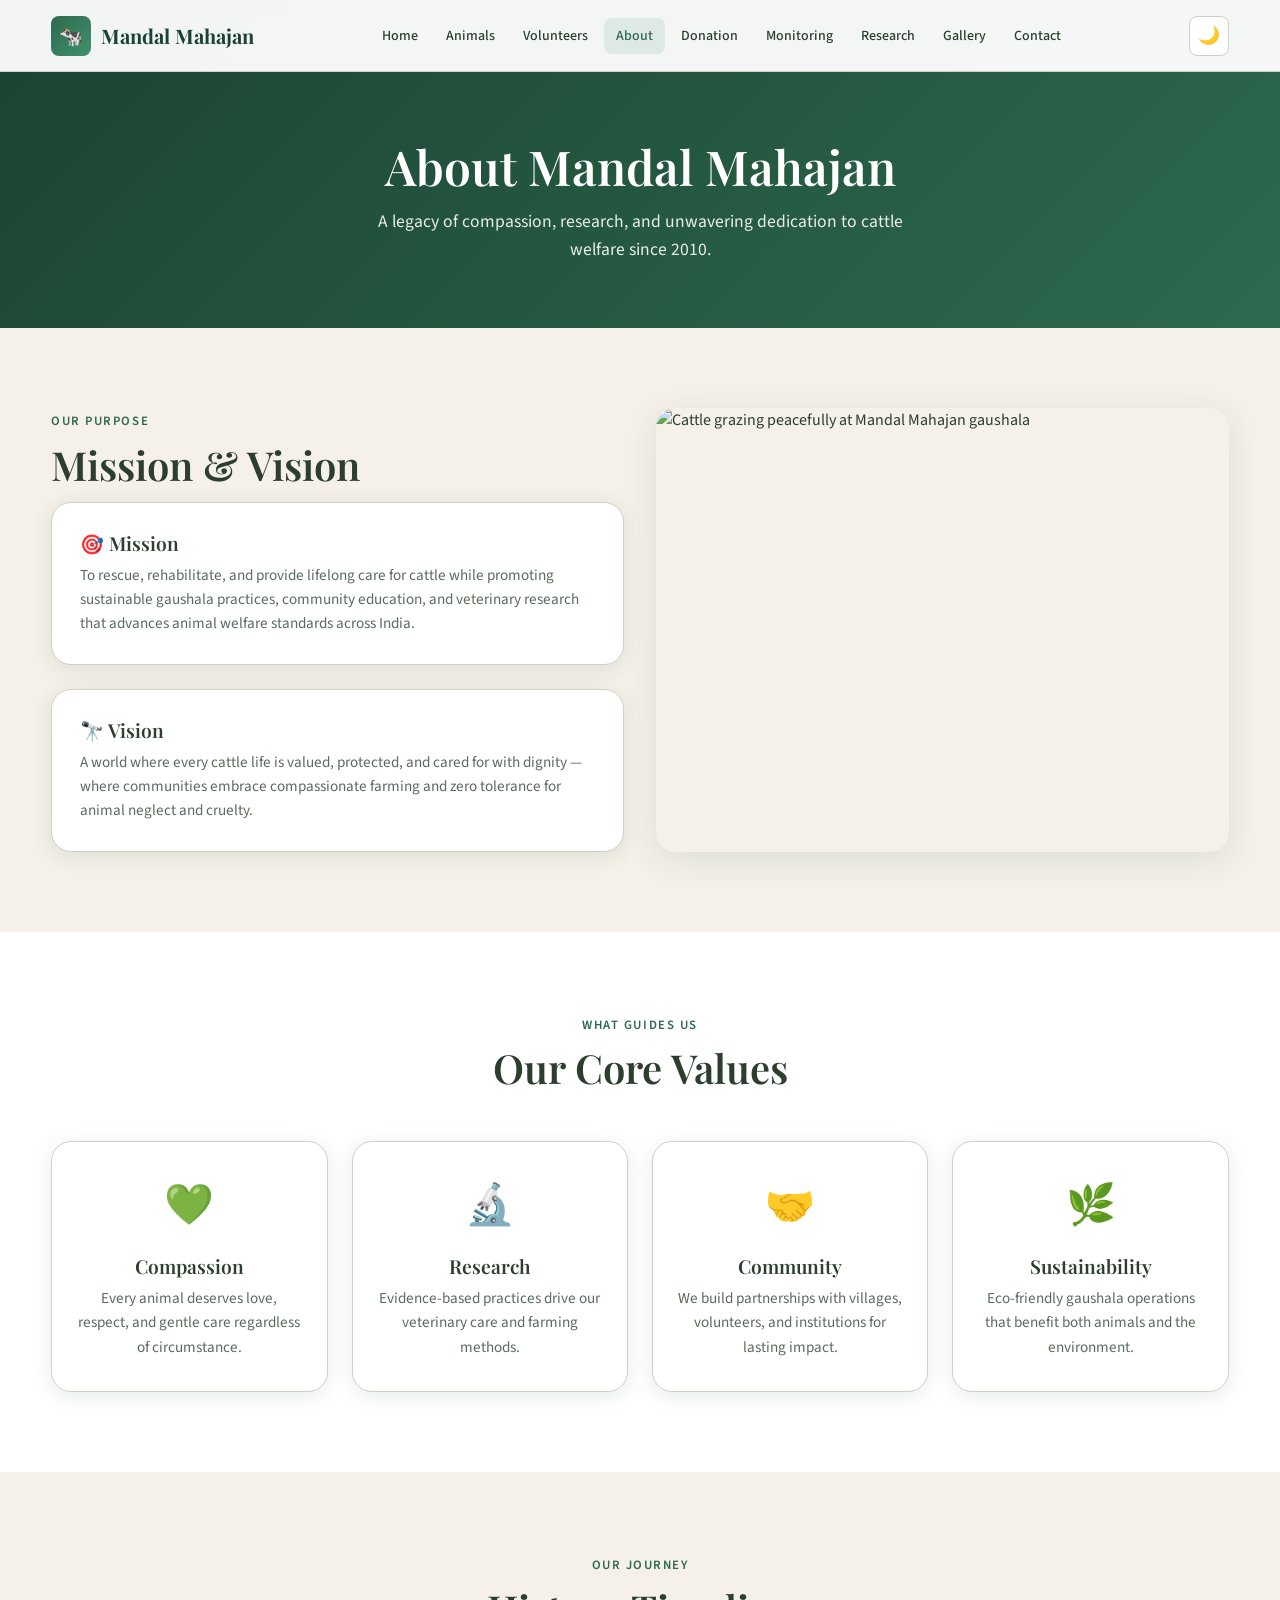
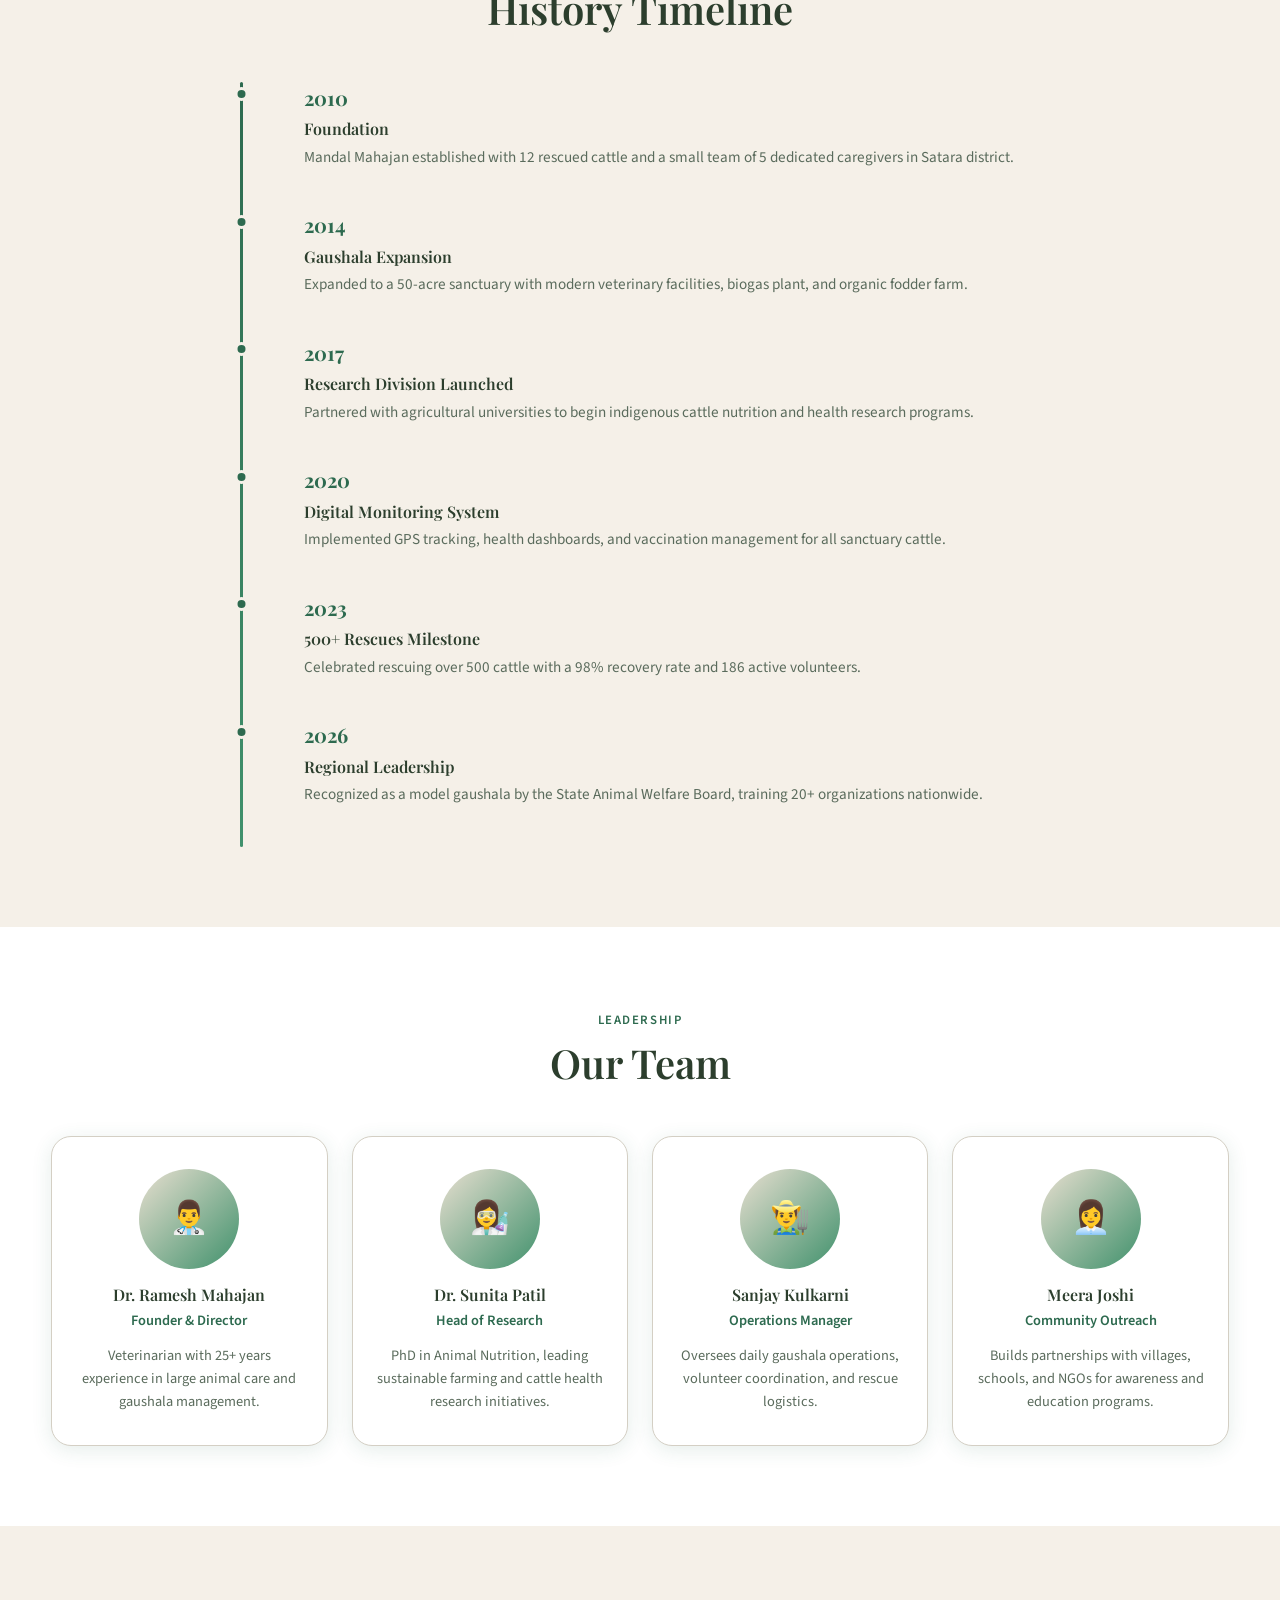
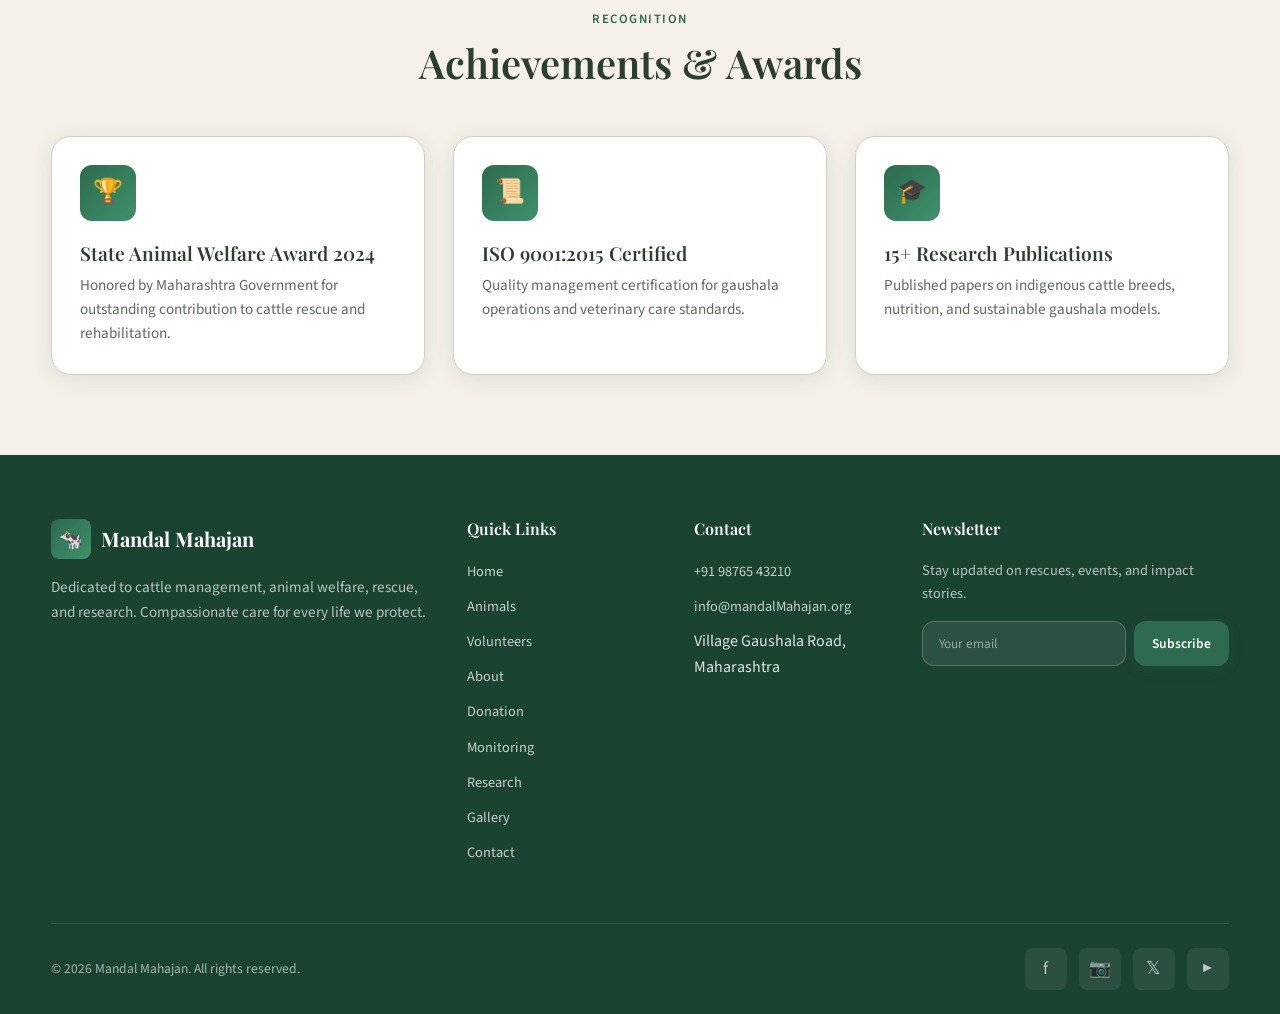
==== about.html @ a213b728 "first commit" ====
<!DOCTYPE html>
<html lang="en">
<head>
  <meta charset="UTF-8">
  <meta name="viewport" content="width=device-width, initial-scale=1.0">
  <meta name="description" content="About Mandal Mahajan – our mission, vision, history, team, and achievements in cattle welfare.">
  <title>About | Mandal Mahajan</title>
  <link rel="stylesheet" href="css/style.css">
</head>
<body>
  <main>
    <header class="page-hero">
      <div class="container fade-in">
        <h1>About Mandal Mahajan</h1>
        <p>A legacy of compassion, research, and unwavering dedication to cattle welfare since 2010.</p>
      </div>
    </header>

    <section class="section" aria-labelledby="mission-heading">
      <div class="container">
        <div class="grid-2">
          <div class="fade-in">
            <span class="section-label">Our Purpose</span>
            <h2 id="mission-heading" class="section-title">Mission & Vision</h2>
            <div class="card" style="margin-bottom:1.5rem;">
              <h3>🎯 Mission</h3>
              <p style="color:var(--color-text-muted);margin-top:0.5rem;">To rescue, rehabilitate, and provide lifelong care for cattle while promoting sustainable gaushala practices, community education, and veterinary research that advances animal welfare standards across India.</p>
            </div>
            <div class="card">
              <h3>🔭 Vision</h3>
              <p style="color:var(--color-text-muted);margin-top:0.5rem;">A world where every cattle life is valued, protected, and cared for with dignity — where communities embrace compassionate farming and zero tolerance for animal neglect and cruelty.</p>
            </div>
          </div>
          <div class="fade-in">
            <img src="https://images.unsplash.com/photo-1500595046743-cd271d694d30?w=800&q=80" alt="Cattle grazing peacefully at Mandal Mahajan gaushala" loading="lazy" width="800" height="500" style="border-radius:var(--radius-lg);box-shadow:0 8px 32px var(--color-shadow);width:100%;height:100%;object-fit:cover;min-height:320px;">
          </div>
        </div>
      </div>
    </section>

    <section class="section" style="background:var(--bg-card);" aria-labelledby="values-heading">
      <div class="container">
        <div class="section-header fade-in">
          <span class="section-label">What Guides Us</span>
          <h2 id="values-heading" class="section-title">Our Core Values</h2>
        </div>
        <div class="grid-4">
          <div class="card value-card fade-in">
            <div class="value-icon" aria-hidden="true">💚</div>
            <h3>Compassion</h3>
            <p>Every animal deserves love, respect, and gentle care regardless of circumstance.</p>
          </div>
          <div class="card value-card fade-in">
            <div class="value-icon" aria-hidden="true">🔬</div>
            <h3>Research</h3>
            <p>Evidence-based practices drive our veterinary care and farming methods.</p>
          </div>
          <div class="card value-card fade-in">
            <div class="value-icon" aria-hidden="true">🤝</div>
            <h3>Community</h3>
            <p>We build partnerships with villages, volunteers, and institutions for lasting impact.</p>
          </div>
          <div class="card value-card fade-in">
            <div class="value-icon" aria-hidden="true">🌿</div>
            <h3>Sustainability</h3>
            <p>Eco-friendly gaushala operations that benefit both animals and the environment.</p>
          </div>
        </div>
      </div>
    </section>

    <section class="section" aria-labelledby="history-heading">
      <div class="container">
        <div class="section-header fade-in">
          <span class="section-label">Our Journey</span>
          <h2 id="history-heading" class="section-title">History Timeline</h2>
        </div>
        <div class="timeline fade-in">
          <div class="timeline-item">
            <div class="timeline-year">2010</div>
            <h4>Foundation</h4>
            <p>Mandal Mahajan established with 12 rescued cattle and a small team of 5 dedicated caregivers in Satara district.</p>
          </div>
          <div class="timeline-item">
            <div class="timeline-year">2014</div>
            <h4>Gaushala Expansion</h4>
            <p>Expanded to a 50-acre sanctuary with modern veterinary facilities, biogas plant, and organic fodder farm.</p>
          </div>
          <div class="timeline-item">
            <div class="timeline-year">2017</div>
            <h4>Research Division Launched</h4>
            <p>Partnered with agricultural universities to begin indigenous cattle nutrition and health research programs.</p>
          </div>
          <div class="timeline-item">
            <div class="timeline-year">2020</div>
            <h4>Digital Monitoring System</h4>
            <p>Implemented GPS tracking, health dashboards, and vaccination management for all sanctuary cattle.</p>
          </div>
          <div class="timeline-item">
            <div class="timeline-year">2023</div>
            <h4>500+ Rescues Milestone</h4>
            <p>Celebrated rescuing over 500 cattle with a 98% recovery rate and 186 active volunteers.</p>
          </div>
          <div class="timeline-item">
            <div class="timeline-year">2026</div>
            <h4>Regional Leadership</h4>
            <p>Recognized as a model gaushala by the State Animal Welfare Board, training 20+ organizations nationwide.</p>
          </div>
        </div>
      </div>
    </section>

    <section class="section" style="background:var(--bg-card);" aria-labelledby="team-heading">
      <div class="container">
        <div class="section-header fade-in">
          <span class="section-label">Leadership</span>
          <h2 id="team-heading" class="section-title">Our Team</h2>
        </div>
        <div class="grid-4">
          <article class="team-card fade-in">
            <div class="team-avatar">👨‍⚕️</div>
            <h4>Dr. Ramesh Mahajan</h4>
            <div class="team-role">Founder & Director</div>
            <p>Veterinarian with 25+ years experience in large animal care and gaushala management.</p>
          </article>
          <article class="team-card fade-in">
            <div class="team-avatar">👩‍🔬</div>
            <h4>Dr. Sunita Patil</h4>
            <div class="team-role">Head of Research</div>
            <p>PhD in Animal Nutrition, leading sustainable farming and cattle health research initiatives.</p>
          </article>
          <article class="team-card fade-in">
            <div class="team-avatar">👨‍🌾</div>
            <h4>Sanjay Kulkarni</h4>
            <div class="team-role">Operations Manager</div>
            <p>Oversees daily gaushala operations, volunteer coordination, and rescue logistics.</p>
          </article>
          <article class="team-card fade-in">
            <div class="team-avatar">👩‍💼</div>
            <h4>Meera Joshi</h4>
            <div class="team-role">Community Outreach</div>
            <p>Builds partnerships with villages, schools, and NGOs for awareness and education programs.</p>
          </article>
        </div>
      </div>
    </section>

    <section class="section" aria-labelledby="achievements-heading">
      <div class="container">
        <div class="section-header fade-in">
          <span class="section-label">Recognition</span>
          <h2 id="achievements-heading" class="section-title">Achievements & Awards</h2>
        </div>
        <div class="grid-3">
          <div class="card fade-in">
            <div class="card-icon" aria-hidden="true">🏆</div>
            <h3>State Animal Welfare Award 2024</h3>
            <p>Honored by Maharashtra Government for outstanding contribution to cattle rescue and rehabilitation.</p>
          </div>
          <div class="card fade-in">
            <div class="card-icon" aria-hidden="true">📜</div>
            <h3>ISO 9001:2015 Certified</h3>
            <p>Quality management certification for gaushala operations and veterinary care standards.</p>
          </div>
          <div class="card fade-in">
            <div class="card-icon" aria-hidden="true">🎓</div>
            <h3>15+ Research Publications</h3>
            <p>Published papers on indigenous cattle breeds, nutrition, and sustainable gaushala models.</p>
          </div>
        </div>
      </div>
    </section>
  </main>

  <script src="js/components.js"></script>
  <script src="js/main.js"></script>
</body>
</html>
---- css/style.css ----
/* Mandal Mahajan – Main Stylesheet */

@import url('https://fonts.googleapis.com/css2?family=Playfair+Display:wght@500;600;700&family=Source+Sans+3:wght@300;400;500;600;700&display=swap');
@import url('variables.css');

*, *::before, *::after {
  box-sizing: border-box;
  margin: 0;
  padding: 0;
}

html {
  scroll-behavior: smooth;
  font-size: 16px;
}

body {
  font-family: var(--font-body);
  color: var(--color-text);
  background: var(--bg-body);
  line-height: 1.6;
  overflow-x: hidden;
  transition: background var(--transition), color var(--transition);
}

img {
  max-width: 100%;
  height: auto;
  display: block;
}

a {
  color: var(--color-primary);
  text-decoration: none;
  transition: color var(--transition);
}

a:hover {
  color: var(--color-primary-light);
}

ul {
  list-style: none;
}

h1, h2, h3, h4, h5, h6 {
  font-family: var(--font-heading);
  line-height: 1.25;
  font-weight: 600;
}

.container {
  width: min(1200px, 92%);
  margin-inline: auto;
}

.section {
  padding: 5rem 0;
}

.section-header {
  text-align: center;
  max-width: 640px;
  margin: 0 auto 3rem;
}

.section-label {
  display: inline-block;
  font-size: 0.8rem;
  font-weight: 600;
  letter-spacing: 0.12em;
  text-transform: uppercase;
  color: var(--color-primary);
  margin-bottom: 0.5rem;
}

.section-title {
  font-size: clamp(1.75rem, 4vw, 2.5rem);
  margin-bottom: 0.75rem;
}

.section-desc {
  color: var(--color-text-muted);
  font-size: 1.05rem;
}

/* Loading Screen */
.loader {
  position: fixed;
  inset: 0;
  z-index: 9999;
  background: var(--color-primary-dark);
  display: flex;
  flex-direction: column;
  align-items: center;
  justify-content: center;
  gap: 1.5rem;
  transition: opacity 0.5s ease, visibility 0.5s ease;
}

.loader.hidden {
  opacity: 0;
  visibility: hidden;
  pointer-events: none;
}

.loader-logo {
  font-family: var(--font-heading);
  font-size: 1.75rem;
  color: var(--color-white);
  letter-spacing: 0.05em;
}

.loader-spinner {
  width: 48px;
  height: 48px;
  border: 3px solid rgba(255, 255, 255, 0.2);
  border-top-color: var(--color-white);
  border-radius: 50%;
  animation: spin 0.8s linear infinite;
}

@keyframes spin {
  to { transform: rotate(360deg); }
}

@keyframes fadeInUp {
  from {
    opacity: 0;
    transform: translateY(16px);
  }
  to {
    opacity: 1;
    transform: translateY(0);
  }
}

/* Navigation */
.navbar {
  position: fixed;
  top: 0;
  left: 0;
  right: 0;
  z-index: 1000;
  height: var(--nav-height);
  background: var(--bg-nav);
  backdrop-filter: blur(12px);
  border-bottom: 1px solid var(--color-border);
  transition: box-shadow var(--transition), background var(--transition);
}

.navbar.scrolled {
  box-shadow: 0 4px 24px var(--color-shadow);
}

.nav-container {
  display: flex;
  align-items: center;
  justify-content: space-between;
  height: 100%;
  width: min(1200px, 92%);
  margin-inline: auto;
}

.logo {
  display: flex;
  align-items: center;
  gap: 0.6rem;
  font-family: var(--font-heading);
  font-size: 1.25rem;
  font-weight: 700;
  color: var(--color-primary-dark);
}

[data-theme="dark"] .logo {
  color: var(--color-primary-light);
}

.logo-icon {
  width: 40px;
  height: 40px;
  background: linear-gradient(135deg, var(--color-primary), var(--color-primary-light));
  border-radius: var(--radius-sm);
  display: flex;
  align-items: center;
  justify-content: center;
  color: white;
  font-size: 1.2rem;
}

.nav-menu {
  display: flex;
  align-items: center;
  gap: 0.25rem;
}

.nav-link {
  padding: 0.5rem 0.75rem;
  font-size: 0.875rem;
  font-weight: 500;
  color: var(--color-text);
  border-radius: var(--radius-sm);
  transition: background var(--transition), color var(--transition);
}

.nav-link:hover,
.nav-link.active {
  background: rgba(45, 106, 79, 0.1);
  color: var(--color-primary);
}

.nav-actions {
  display: flex;
  align-items: center;
  gap: 0.75rem;
}

.theme-toggle {
  width: 40px;
  height: 40px;
  border: 1px solid var(--color-border);
  border-radius: var(--radius-sm);
  background: var(--bg-card);
  cursor: pointer;
  display: flex;
  align-items: center;
  justify-content: center;
  font-size: 1.1rem;
  transition: background var(--transition), transform var(--transition);
}

.theme-toggle:hover {
  transform: scale(1.05);
}

.hamburger {
  display: none;
  flex-direction: column;
  gap: 5px;
  background: none;
  border: none;
  cursor: pointer;
  padding: 0.5rem;
}

.hamburger span {
  display: block;
  width: 24px;
  height: 2px;
  background: var(--color-text);
  border-radius: 2px;
  transition: var(--transition);
}

.hamburger.active span:nth-child(1) {
  transform: rotate(45deg) translate(5px, 5px);
}

.hamburger.active span:nth-child(2) {
  opacity: 0;
}

.hamburger.active span:nth-child(3) {
  transform: rotate(-45deg) translate(5px, -5px);
}

/* Buttons */
.btn {
  display: inline-flex;
  align-items: center;
  justify-content: center;
  gap: 0.5rem;
  padding: 0.75rem 1.5rem;
  font-family: var(--font-body);
  font-size: 0.95rem;
  font-weight: 600;
  border-radius: var(--radius-md);
  border: 2px solid transparent;
  cursor: pointer;
  transition: all var(--transition);
}

.btn-primary {
  background: var(--color-primary);
  color: var(--color-white);
  box-shadow: 0 4px 14px var(--color-shadow);
}

.btn-primary:hover {
  background: var(--color-primary-dark);
  transform: translateY(-2px);
  box-shadow: 0 8px 24px var(--color-shadow-hover);
  color: var(--color-white);
}

.btn-outline {
  background: transparent;
  color: var(--color-primary);
  border-color: var(--color-primary);
}

.btn-outline:hover {
  background: var(--color-primary);
  color: var(--color-white);
}

.btn-secondary {
  background: var(--color-earth);
  color: var(--color-white);
}

.btn-secondary:hover {
  background: var(--color-secondary);
  color: var(--color-white);
  transform: translateY(-2px);
}

.btn-sm {
  padding: 0.5rem 1rem;
  font-size: 0.85rem;
}

/* Hero */
.hero {
  position: relative;
  min-height: 100vh;
  display: flex;
  align-items: center;
  padding-top: var(--nav-height);
  background: linear-gradient(135deg, rgba(27, 67, 50, 0.85), rgba(45, 106, 79, 0.75)),
    url('https://images.unsplash.com/photo-1500595046743-cd271d694d30?w=1920&q=80') center/cover no-repeat;
}

.hero-content {
  position: relative;
  z-index: 1;
  max-width: 720px;
  color: var(--color-white);
  padding: 3rem 0;
}

.hero-badge {
  display: inline-block;
  padding: 0.4rem 1rem;
  background: rgba(255, 255, 255, 0.15);
  backdrop-filter: blur(8px);
  border-radius: 50px;
  font-size: 0.85rem;
  font-weight: 500;
  margin-bottom: 1.5rem;
  border: 1px solid rgba(255, 255, 255, 0.2);
}

.hero-title {
  font-size: clamp(2.25rem, 6vw, 3.75rem);
  margin-bottom: 1.25rem;
  line-height: 1.15;
}

.hero-subtitle {
  font-size: clamp(1rem, 2.5vw, 1.25rem);
  opacity: 0.92;
  margin-bottom: 2rem;
  font-weight: 300;
  max-width: 560px;
}

.hero-buttons {
  display: flex;
  flex-wrap: wrap;
  gap: 1rem;
}

.hero .btn-outline {
  color: var(--color-white);
  border-color: var(--color-white);
}

.hero .btn-outline:hover {
  background: var(--color-white);
  color: var(--color-primary-dark);
}

.page-hero {
  padding: calc(var(--nav-height) + 4rem) 0 4rem;
  background: linear-gradient(135deg, var(--color-primary-dark), var(--color-primary));
  color: var(--color-white);
  text-align: center;
}

.page-hero h1 {
  font-size: clamp(2rem, 5vw, 3rem);
  margin-bottom: 0.75rem;
}

.page-hero p {
  opacity: 0.9;
  max-width: 560px;
  margin: 0 auto;
  font-size: 1.1rem;
}

/* Cards */
.card {
  background: var(--bg-card);
  border-radius: var(--radius-lg);
  padding: 1.75rem;
  box-shadow: 0 4px 20px var(--color-shadow);
  border: 1px solid var(--color-border);
  transition: transform var(--transition), box-shadow var(--transition);
}

.card:hover {
  transform: translateY(-4px);
  box-shadow: 0 12px 32px var(--color-shadow-hover);
}

.card-icon {
  width: 56px;
  height: 56px;
  background: linear-gradient(135deg, var(--color-primary), var(--color-primary-light));
  border-radius: var(--radius-md);
  display: flex;
  align-items: center;
  justify-content: center;
  font-size: 1.5rem;
  margin-bottom: 1.25rem;
}

.card h3 {
  font-size: 1.2rem;
  margin-bottom: 0.5rem;
}

.card p {
  color: var(--color-text-muted);
  font-size: 0.95rem;
}

/* Stats */
.stats-grid {
  display: grid;
  grid-template-columns: repeat(auto-fit, minmax(200px, 1fr));
  gap: 1.5rem;
}

.stat-card {
  text-align: center;
  padding: 2rem 1.5rem;
  background: var(--bg-card);
  border-radius: var(--radius-lg);
  box-shadow: 0 4px 20px var(--color-shadow);
  border: 1px solid var(--color-border);
  transition: transform var(--transition);
}

.stat-card:hover {
  transform: translateY(-4px);
}

.stat-number {
  font-family: var(--font-heading);
  font-size: 2.75rem;
  font-weight: 700;
  color: var(--color-primary);
  line-height: 1;
  margin-bottom: 0.5rem;
}

.stat-label {
  color: var(--color-text-muted);
  font-weight: 500;
  font-size: 0.95rem;
}

/* Grid Layouts */
.grid-2 {
  display: grid;
  grid-template-columns: repeat(auto-fit, minmax(280px, 1fr));
  gap: 2rem;
}

.grid-3 {
  display: grid;
  grid-template-columns: repeat(auto-fit, minmax(260px, 1fr));
  gap: 1.75rem;
}

.grid-4 {
  display: grid;
  grid-template-columns: repeat(auto-fit, minmax(220px, 1fr));
  gap: 1.5rem;
}

/* Animal Cards */
.animal-card {
  background: var(--bg-card);
  border-radius: var(--radius-lg);
  overflow: hidden;
  box-shadow: 0 4px 20px var(--color-shadow);
  border: 1px solid var(--color-border);
  transition: transform var(--transition), box-shadow var(--transition);
}

.animal-card:hover {
  transform: translateY(-6px);
  box-shadow: 0 16px 40px var(--color-shadow-hover);
}

.animal-card-image {
  position: relative;
  height: 220px;
  overflow: hidden;
  background: var(--color-beige-dark);
}

.animal-card-image img {
  width: 100%;
  height: 100%;
  object-fit: cover;
  transition: transform 0.5s ease;
}

.animal-card:hover .animal-card-image img {
  transform: scale(1.06);
}

.animal-status {
  position: absolute;
  top: 1rem;
  right: 1rem;
  padding: 0.35rem 0.85rem;
  border-radius: 50px;
  font-size: 0.75rem;
  font-weight: 600;
  text-transform: uppercase;
  letter-spacing: 0.05em;
}

.status-healthy {
  background: #d8f3dc;
  color: #1b4332;
}

.status-recovering {
  background: #fff3cd;
  color: #856404;
}

.status-critical {
  background: #f8d7da;
  color: #721c24;
}

.animal-card-body {
  padding: 1.5rem;
}

.animal-card-body h3 {
  font-size: 1.25rem;
  margin-bottom: 0.25rem;
}

.animal-breed {
  color: var(--color-primary);
  font-weight: 600;
  font-size: 0.9rem;
  margin-bottom: 0.75rem;
}

.animal-meta {
  display: flex;
  flex-wrap: wrap;
  gap: 0.75rem;
  margin-bottom: 1rem;
}

.animal-meta span {
  font-size: 0.85rem;
  color: var(--color-text-muted);
  display: flex;
  align-items: center;
  gap: 0.35rem;
}

.animal-card-body p {
  font-size: 0.9rem;
  color: var(--color-text-muted);
  margin-bottom: 0.5rem;
}

/* Testimonials */
.testimonial-card {
  background: var(--bg-card);
  border-radius: var(--radius-lg);
  padding: 2rem;
  box-shadow: 0 4px 20px var(--color-shadow);
  border: 1px solid var(--color-border);
  position: relative;
}

.testimonial-card::before {
  content: '"';
  font-family: var(--font-heading);
  font-size: 4rem;
  color: var(--color-primary);
  opacity: 0.2;
  position: absolute;
  top: 0.5rem;
  left: 1.5rem;
  line-height: 1;
}

.testimonial-text {
  font-style: italic;
  color: var(--color-text-muted);
  margin-bottom: 1.5rem;
  padding-top: 1rem;
}

.testimonial-author {
  display: flex;
  align-items: center;
  gap: 1rem;
}

.testimonial-avatar {
  width: 48px;
  height: 48px;
  border-radius: 50%;
  background: linear-gradient(135deg, var(--color-primary), var(--color-earth));
  display: flex;
  align-items: center;
  justify-content: center;
  color: white;
  font-weight: 600;
}

.testimonial-name {
  font-weight: 600;
}

.testimonial-role {
  font-size: 0.85rem;
  color: var(--color-text-muted);
}

/* Updates / News */
.update-card {
  display: flex;
  gap: 1.25rem;
  background: var(--bg-card);
  border-radius: var(--radius-lg);
  padding: 1.25rem;
  box-shadow: 0 4px 16px var(--color-shadow);
  border: 1px solid var(--color-border);
  transition: transform var(--transition);
}

.update-card:hover {
  transform: translateX(4px);
}

.update-date {
  flex-shrink: 0;
  width: 60px;
  text-align: center;
  padding: 0.5rem;
  background: var(--color-primary);
  color: white;
  border-radius: var(--radius-sm);
}

.update-date .day {
  font-size: 1.5rem;
  font-weight: 700;
  line-height: 1;
}

.update-date .month {
  font-size: 0.75rem;
  text-transform: uppercase;
}

.update-content h4 {
  font-size: 1rem;
  margin-bottom: 0.35rem;
}

.update-content p {
  font-size: 0.9rem;
  color: var(--color-text-muted);
}

/* Forms */
.form-group {
  margin-bottom: 1.25rem;
}

.form-group label {
  display: block;
  font-weight: 600;
  margin-bottom: 0.5rem;
  font-size: 0.9rem;
}

.form-group input,
.form-group select,
.form-group textarea {
  width: 100%;
  padding: 0.85rem 1rem;
  border: 1px solid var(--color-border);
  border-radius: var(--radius-md);
  font-family: var(--font-body);
  font-size: 0.95rem;
  background: var(--bg-card);
  color: var(--color-text);
  transition: border-color var(--transition), box-shadow var(--transition);
}

.form-group input:focus,
.form-group select:focus,
.form-group textarea:focus {
  outline: none;
  border-color: var(--color-primary);
  box-shadow: 0 0 0 3px rgba(45, 106, 79, 0.15);
}

.form-group textarea {
  min-height: 120px;
  resize: vertical;
}

.form-row {
  display: grid;
  grid-template-columns: repeat(auto-fit, minmax(200px, 1fr));
  gap: 1rem;
}

/* Timeline */
.timeline {
  position: relative;
  max-width: 800px;
  margin: 0 auto;
  padding-left: 2rem;
}

.timeline::before {
  content: '';
  position: absolute;
  left: 0;
  top: 0;
  bottom: 0;
  width: 3px;
  background: linear-gradient(to bottom, var(--color-primary), var(--color-primary-light));
  border-radius: 3px;
}

.timeline-item {
  position: relative;
  padding-bottom: 2.5rem;
  padding-left: 2rem;
}

.timeline-item::before {
  content: '';
  position: absolute;
  left: -2rem;
  top: 0.35rem;
  width: 14px;
  height: 14px;
  background: var(--color-primary);
  border: 3px solid var(--bg-body);
  border-radius: 50%;
  transform: translateX(-5.5px);
}

.timeline-year {
  font-family: var(--font-heading);
  font-size: 1.25rem;
  color: var(--color-primary);
  font-weight: 700;
  margin-bottom: 0.35rem;
}

.timeline-item h4 {
  margin-bottom: 0.35rem;
}

.timeline-item p {
  color: var(--color-text-muted);
  font-size: 0.95rem;
}

/* Team */
.team-card {
  text-align: center;
  background: var(--bg-card);
  border-radius: var(--radius-lg);
  padding: 2rem 1.5rem;
  box-shadow: 0 4px 20px var(--color-shadow);
  border: 1px solid var(--color-border);
  transition: transform var(--transition);
}

.team-card:hover {
  transform: translateY(-4px);
}

.team-avatar {
  width: 100px;
  height: 100px;
  border-radius: 50%;
  margin: 0 auto 1rem;
  background: linear-gradient(135deg, var(--color-beige-dark), var(--color-primary-light));
  display: flex;
  align-items: center;
  justify-content: center;
  font-size: 2rem;
  overflow: hidden;
}

.team-avatar img {
  width: 100%;
  height: 100%;
  object-fit: cover;
}

.team-card h4 {
  margin-bottom: 0.25rem;
}

.team-role {
  color: var(--color-primary);
  font-size: 0.9rem;
  font-weight: 600;
  margin-bottom: 0.75rem;
}

.team-card p {
  font-size: 0.9rem;
  color: var(--color-text-muted);
}

/* Donation */
.donation-amounts {
  display: flex;
  flex-wrap: wrap;
  gap: 1rem;
  justify-content: center;
  margin-bottom: 2rem;
}

.amount-card {
  padding: 1.25rem 2rem;
  background: var(--bg-card);
  border: 2px solid var(--color-border);
  border-radius: var(--radius-md);
  cursor: pointer;
  text-align: center;
  transition: all var(--transition);
  min-width: 120px;
}

.amount-card:hover,
.amount-card.selected {
  border-color: var(--color-primary);
  background: rgba(45, 106, 79, 0.08);
  transform: translateY(-2px);
}

.amount-card .amount {
  font-family: var(--font-heading);
  font-size: 1.5rem;
  font-weight: 700;
  color: var(--color-primary);
}

.amount-card .impact {
  font-size: 0.8rem;
  color: var(--color-text-muted);
  margin-top: 0.25rem;
}

.qr-placeholder {
  width: 180px;
  height: 180px;
  background: var(--bg-card);
  border: 2px dashed var(--color-border);
  border-radius: var(--radius-md);
  display: flex;
  align-items: center;
  justify-content: center;
  margin: 0 auto;
  color: var(--color-text-muted);
  font-size: 0.85rem;
  text-align: center;
  padding: 1rem;
}

.fund-usage {
  display: flex;
  flex-direction: column;
  gap: 1rem;
}

.fund-item {
  display: flex;
  align-items: center;
  gap: 1rem;
}

.fund-bar {
  flex: 1;
  height: 10px;
  background: var(--color-beige-dark);
  border-radius: 50px;
  overflow: hidden;
}

.fund-bar-fill {
  height: 100%;
  background: linear-gradient(90deg, var(--color-primary), var(--color-primary-light));
  border-radius: 50px;
  transition: width 1s ease;
}

.fund-label {
  min-width: 140px;
  font-weight: 600;
  font-size: 0.9rem;
}

.fund-percent {
  min-width: 40px;
  text-align: right;
  font-weight: 700;
  color: var(--color-primary);
}

/* Monitoring Dashboard */
.dashboard-grid {
  display: grid;
  grid-template-columns: repeat(auto-fit, minmax(300px, 1fr));
  gap: 1.5rem;
}

.metric-card {
  background: var(--bg-card);
  border-radius: var(--radius-lg);
  padding: 1.5rem;
  box-shadow: 0 4px 20px var(--color-shadow);
  border: 1px solid var(--color-border);
}

.metric-header {
  display: flex;
  justify-content: space-between;
  align-items: center;
  margin-bottom: 1rem;
}

.metric-header h4 {
  font-size: 1rem;
}

.metric-value {
  font-family: var(--font-heading);
  font-size: 2rem;
  font-weight: 700;
  color: var(--color-primary);
}

.progress-bar {
  height: 8px;
  background: var(--color-beige-dark);
  border-radius: 50px;
  overflow: hidden;
  margin-top: 0.75rem;
}

.progress-fill {
  height: 100%;
  background: linear-gradient(90deg, var(--color-primary), var(--color-primary-light));
  border-radius: 50px;
  transition: width 1.2s ease;
}

.chart-container {
  background: var(--bg-card);
  border-radius: var(--radius-lg);
  padding: 1.5rem;
  box-shadow: 0 4px 20px var(--color-shadow);
  border: 1px solid var(--color-border);
}

.chart-bars {
  display: flex;
  align-items: flex-end;
  justify-content: space-around;
  height: 180px;
  gap: 0.75rem;
  padding-top: 1rem;
}

.chart-bar {
  flex: 1;
  max-width: 48px;
  background: linear-gradient(to top, var(--color-primary-dark), var(--color-primary-light));
  border-radius: var(--radius-sm) var(--radius-sm) 0 0;
  transition: height 1s ease;
  position: relative;
}

.chart-bar-label {
  text-align: center;
  font-size: 0.75rem;
  color: var(--color-text-muted);
  margin-top: 0.5rem;
}

.schedule-list {
  display: flex;
  flex-direction: column;
  gap: 0.75rem;
}

.schedule-item {
  display: flex;
  align-items: center;
  gap: 1rem;
  padding: 0.85rem 1rem;
  background: var(--color-beige);
  border-radius: var(--radius-md);
  border-left: 4px solid var(--color-primary);
}

[data-theme="dark"] .schedule-item {
  background: rgba(45, 106, 79, 0.1);
}

.schedule-time {
  font-weight: 700;
  color: var(--color-primary);
  min-width: 70px;
  font-size: 0.9rem;
}

.schedule-detail {
  flex: 1;
  font-size: 0.9rem;
}

.schedule-status {
  font-size: 0.75rem;
  padding: 0.25rem 0.6rem;
  border-radius: 50px;
  background: #d8f3dc;
  color: #1b4332;
  font-weight: 600;
}

.gps-map-placeholder {
  height: 280px;
  background: linear-gradient(135deg, var(--color-beige-dark), var(--color-beige));
  border-radius: var(--radius-lg);
  display: flex;
  align-items: center;
  justify-content: center;
  border: 2px dashed var(--color-border);
  color: var(--color-text-muted);
  font-size: 0.95rem;
  position: relative;
  overflow: hidden;
}

.gps-dot {
  position: absolute;
  width: 16px;
  height: 16px;
  background: var(--color-primary);
  border-radius: 50%;
  border: 3px solid white;
  box-shadow: 0 0 0 4px rgba(45, 106, 79, 0.3);
  animation: pulse 2s infinite;
}

.gps-dot:nth-child(1) { top: 30%; left: 25%; animation-delay: 0s; }
.gps-dot:nth-child(2) { top: 55%; left: 60%; animation-delay: 0.5s; }
.gps-dot:nth-child(3) { top: 40%; left: 75%; animation-delay: 1s; }

@keyframes pulse {
  0%, 100% { box-shadow: 0 0 0 4px rgba(45, 106, 79, 0.3); }
  50% { box-shadow: 0 0 0 12px rgba(45, 106, 79, 0); }
}

/* Research */
.research-card {
  background: var(--bg-card);
  border-radius: var(--radius-lg);
  overflow: hidden;
  box-shadow: 0 4px 20px var(--color-shadow);
  border: 1px solid var(--color-border);
  transition: transform var(--transition);
}

.research-card:hover {
  transform: translateY(-4px);
}

.research-thumb {
  height: 180px;
  background: linear-gradient(135deg, var(--color-primary-dark), var(--color-primary-light));
  display: flex;
  align-items: center;
  justify-content: center;
  font-size: 3rem;
}

.research-body {
  padding: 1.5rem;
}

.research-tag {
  display: inline-block;
  padding: 0.25rem 0.75rem;
  background: rgba(45, 106, 79, 0.12);
  color: var(--color-primary);
  border-radius: 50px;
  font-size: 0.75rem;
  font-weight: 600;
  margin-bottom: 0.75rem;
}

.research-body h3 {
  font-size: 1.1rem;
  margin-bottom: 0.5rem;
}

.research-body p {
  font-size: 0.9rem;
  color: var(--color-text-muted);
  margin-bottom: 1rem;
}

.research-meta {
  display: flex;
  justify-content: space-between;
  align-items: center;
  font-size: 0.85rem;
  color: var(--color-text-muted);
}

/* Gallery */
.gallery-filters {
  display: flex;
  flex-wrap: wrap;
  gap: 0.75rem;
  justify-content: center;
  margin-bottom: 2rem;
}

.filter-btn {
  padding: 0.5rem 1.25rem;
  border: 1px solid var(--color-border);
  border-radius: 50px;
  background: var(--bg-card);
  color: var(--color-text);
  font-family: var(--font-body);
  font-size: 0.9rem;
  font-weight: 500;
  cursor: pointer;
  transition: all var(--transition);
}

.filter-btn:hover,
.filter-btn.active {
  background: var(--color-primary);
  color: white;
  border-color: var(--color-primary);
}

.gallery-grid {
  columns: 3;
  column-gap: 1rem;
}

.gallery-item {
  break-inside: avoid;
  margin-bottom: 1rem;
  border-radius: var(--radius-md);
  overflow: hidden;
  cursor: pointer;
  position: relative;
  box-shadow: 0 4px 16px var(--color-shadow);
}

.gallery-item img {
  width: 100%;
  display: block;
  transition: transform 0.5s ease;
}

.gallery-item:hover img {
  transform: scale(1.05);
}

.gallery-overlay {
  position: absolute;
  inset: 0;
  background: linear-gradient(to top, rgba(27, 67, 50, 0.8), transparent);
  display: flex;
  align-items: flex-end;
  padding: 1rem;
  opacity: 0;
  transition: opacity var(--transition);
}

.gallery-item:hover .gallery-overlay {
  opacity: 1;
}

.gallery-overlay span {
  color: white;
  font-weight: 600;
  font-size: 0.9rem;
}

.video-placeholder {
  aspect-ratio: 16/9;
  background: var(--color-primary-dark);
  display: flex;
  align-items: center;
  justify-content: center;
  color: white;
  font-size: 3rem;
  border-radius: var(--radius-md);
  cursor: pointer;
  transition: transform var(--transition);
  position: relative;
  overflow: hidden;
}

.video-placeholder:hover {
  transform: scale(1.02);
}

/* Lightbox */
.lightbox {
  position: fixed;
  inset: 0;
  z-index: 2000;
  background: rgba(0, 0, 0, 0.92);
  display: flex;
  align-items: center;
  justify-content: center;
  opacity: 0;
  visibility: hidden;
  transition: opacity var(--transition), visibility var(--transition);
}

.lightbox.active {
  opacity: 1;
  visibility: visible;
}

.lightbox img {
  max-width: 90%;
  max-height: 85vh;
  border-radius: var(--radius-md);
  box-shadow: 0 20px 60px rgba(0, 0, 0, 0.5);
}

.lightbox-close {
  position: absolute;
  top: 1.5rem;
  right: 1.5rem;
  width: 44px;
  height: 44px;
  border: none;
  background: rgba(255, 255, 255, 0.15);
  color: white;
  font-size: 1.5rem;
  border-radius: 50%;
  cursor: pointer;
  transition: background var(--transition);
}

.lightbox-close:hover {
  background: rgba(255, 255, 255, 0.3);
}

/* Contact */
.contact-grid {
  display: grid;
  grid-template-columns: 1fr 1.2fr;
  gap: 3rem;
}

.contact-info-item {
  display: flex;
  gap: 1rem;
  margin-bottom: 1.5rem;
}

.contact-icon {
  width: 48px;
  height: 48px;
  background: rgba(45, 106, 79, 0.12);
  border-radius: var(--radius-md);
  display: flex;
  align-items: center;
  justify-content: center;
  font-size: 1.25rem;
  flex-shrink: 0;
}

.contact-info-item h4 {
  font-size: 1rem;
  margin-bottom: 0.25rem;
}

.contact-info-item p {
  color: var(--color-text-muted);
  font-size: 0.95rem;
}

.map-placeholder {
  height: 280px;
  background: var(--color-beige-dark);
  border-radius: var(--radius-lg);
  display: flex;
  align-items: center;
  justify-content: center;
  border: 1px solid var(--color-border);
  color: var(--color-text-muted);
  margin-top: 1.5rem;
}

.social-links {
  display: flex;
  gap: 0.75rem;
  margin-top: 1rem;
}

.social-link {
  width: 42px;
  height: 42px;
  border-radius: var(--radius-sm);
  background: var(--color-primary);
  color: white;
  display: flex;
  align-items: center;
  justify-content: center;
  font-size: 1.1rem;
  transition: transform var(--transition), background var(--transition);
}

.social-link:hover {
  transform: translateY(-3px);
  background: var(--color-primary-dark);
  color: white;
}

/* Footer */
.footer {
  background: var(--bg-footer);
  color: rgba(255, 255, 255, 0.85);
  padding: 4rem 0 0;
}

.footer-grid {
  display: grid;
  grid-template-columns: 2fr 1fr 1fr 1.5fr;
  gap: 2.5rem;
  padding-bottom: 3rem;
  border-bottom: 1px solid rgba(255, 255, 255, 0.1);
}

.footer-brand .logo {
  color: white;
  margin-bottom: 1rem;
}

.footer-brand p {
  font-size: 0.95rem;
  opacity: 0.8;
  line-height: 1.7;
}

.footer h4 {
  color: white;
  font-size: 1rem;
  margin-bottom: 1.25rem;
}

.footer-links li {
  margin-bottom: 0.6rem;
}

.footer-links a {
  color: rgba(255, 255, 255, 0.75);
  font-size: 0.9rem;
  transition: color var(--transition);
}

.footer-links a:hover {
  color: white;
}

.newsletter-form {
  display: flex;
  gap: 0.5rem;
}

.newsletter-form input {
  flex: 1;
  padding: 0.75rem 1rem;
  border: 1px solid rgba(255, 255, 255, 0.2);
  border-radius: var(--radius-md);
  background: rgba(255, 255, 255, 0.08);
  color: white;
  font-family: var(--font-body);
}

.newsletter-form input::placeholder {
  color: rgba(255, 255, 255, 0.5);
}

.newsletter-form .btn {
  flex-shrink: 0;
}

.footer-bottom {
  display: flex;
  justify-content: space-between;
  align-items: center;
  padding: 1.5rem 0;
  font-size: 0.85rem;
  opacity: 0.7;
  flex-wrap: wrap;
  gap: 1rem;
}

.footer-bottom .social-links {
  margin-top: 0;
}

.footer .social-link {
  background: rgba(255, 255, 255, 0.1);
}

.footer .social-link:hover {
  background: var(--color-primary-light);
}

/* Scroll to Top */
.scroll-top {
  position: fixed;
  bottom: 2rem;
  right: 2rem;
  width: 48px;
  height: 48px;
  background: var(--color-primary);
  color: white;
  border: none;
  border-radius: 50%;
  cursor: pointer;
  font-size: 1.25rem;
  box-shadow: 0 4px 16px var(--color-shadow-hover);
  opacity: 0;
  visibility: hidden;
  transform: translateY(20px);
  transition: all var(--transition);
  z-index: 900;
}

.scroll-top.visible {
  opacity: 1;
  visibility: visible;
  transform: translateY(0);
}

.scroll-top:hover {
  background: var(--color-primary-dark);
  transform: translateY(-3px);
}

/* Animations */
.fade-in {
  opacity: 0;
  transform: translateY(24px);
  transition: opacity 0.6s ease, transform 0.6s ease;
}

.fade-in.visible {
  opacity: 1;
  transform: translateY(0);
}

/* Highlights strip */
.highlights-strip {
  background: var(--color-primary-dark);
  color: white;
  padding: 1.25rem 0;
}

.highlights-list {
  display: flex;
  flex-wrap: wrap;
  justify-content: center;
  gap: 2rem;
}

.highlights-list li {
  display: flex;
  align-items: center;
  gap: 0.5rem;
  font-size: 0.95rem;
  font-weight: 500;
}

/* Values */
.value-card {
  text-align: center;
  padding: 2rem 1.5rem;
}

.value-icon {
  font-size: 2.5rem;
  margin-bottom: 1rem;
}

/* Volunteer benefits */
.benefit-list li {
  display: flex;
  align-items: flex-start;
  gap: 0.75rem;
  margin-bottom: 0.85rem;
  color: var(--color-text-muted);
}

.benefit-list li::before {
  content: '✓';
  color: var(--color-primary);
  font-weight: 700;
  flex-shrink: 0;
}

/* Responsive */
@media (max-width: 1024px) {
  .footer-grid {
    grid-template-columns: 1fr 1fr;
  }

  .contact-grid {
    grid-template-columns: 1fr;
  }

  .gallery-grid {
    columns: 2;
  }
}

@media (max-width: 768px) {
  .hamburger {
    display: flex;
  }

  .nav-menu {
    position: fixed;
    top: var(--nav-height);
    left: 0;
    right: 0;
    background: var(--bg-nav);
    flex-direction: column;
    padding: 1rem;
    gap: 0.25rem;
    border-bottom: 1px solid var(--color-border);
    transform: translateY(-120%);
    opacity: 0;
    visibility: hidden;
    transition: all var(--transition);
    max-height: calc(100vh - var(--nav-height));
    overflow-y: auto;
  }

  .nav-menu.active {
    transform: translateY(0);
    opacity: 1;
    visibility: visible;
  }

  .nav-link {
    width: 100%;
    padding: 0.85rem 1rem;
  }

  .gallery-grid {
    columns: 1;
  }

  .footer-grid {
    grid-template-columns: 1fr;
  }

  .hero-buttons {
    flex-direction: column;
  }

  .hero-buttons .btn {
    width: 100%;
  }
}

@media (max-width: 480px) {
  .section {
    padding: 3.5rem 0;
  }

  .stats-grid {
    grid-template-columns: 1fr 1fr;
  }
}

/* Accessibility */
:focus-visible {
  outline: 2px solid var(--color-primary);
  outline-offset: 2px;
}

.sr-only {
  position: absolute;
  width: 1px;
  height: 1px;
  padding: 0;
  margin: -1px;
  overflow: hidden;
  clip: rect(0, 0, 0, 0);
  white-space: nowrap;
  border: 0;
}

@media (prefers-reduced-motion: reduce) {
  *, *::before, *::after {
    animation-duration: 0.01ms !important;
    transition-duration: 0.01ms !important;
  }

  html {
    scroll-behavior: auto;
  }
}
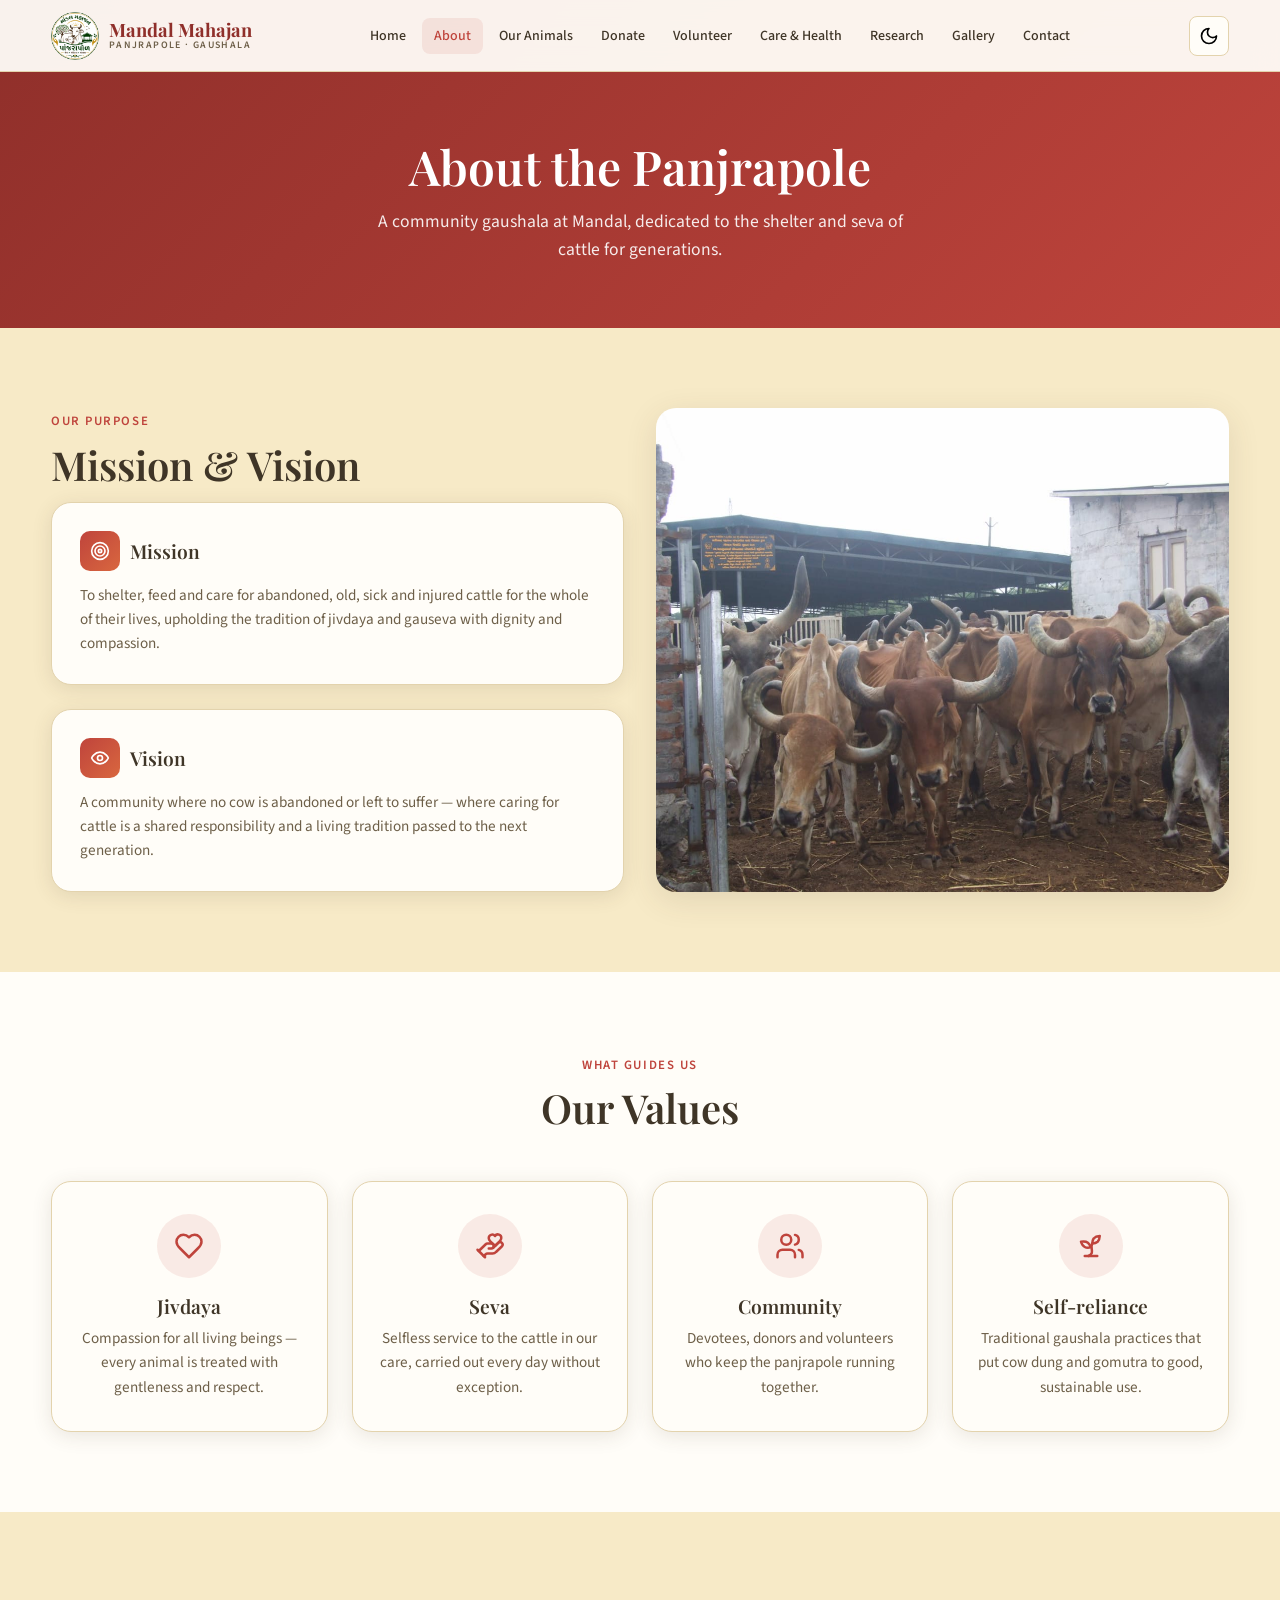
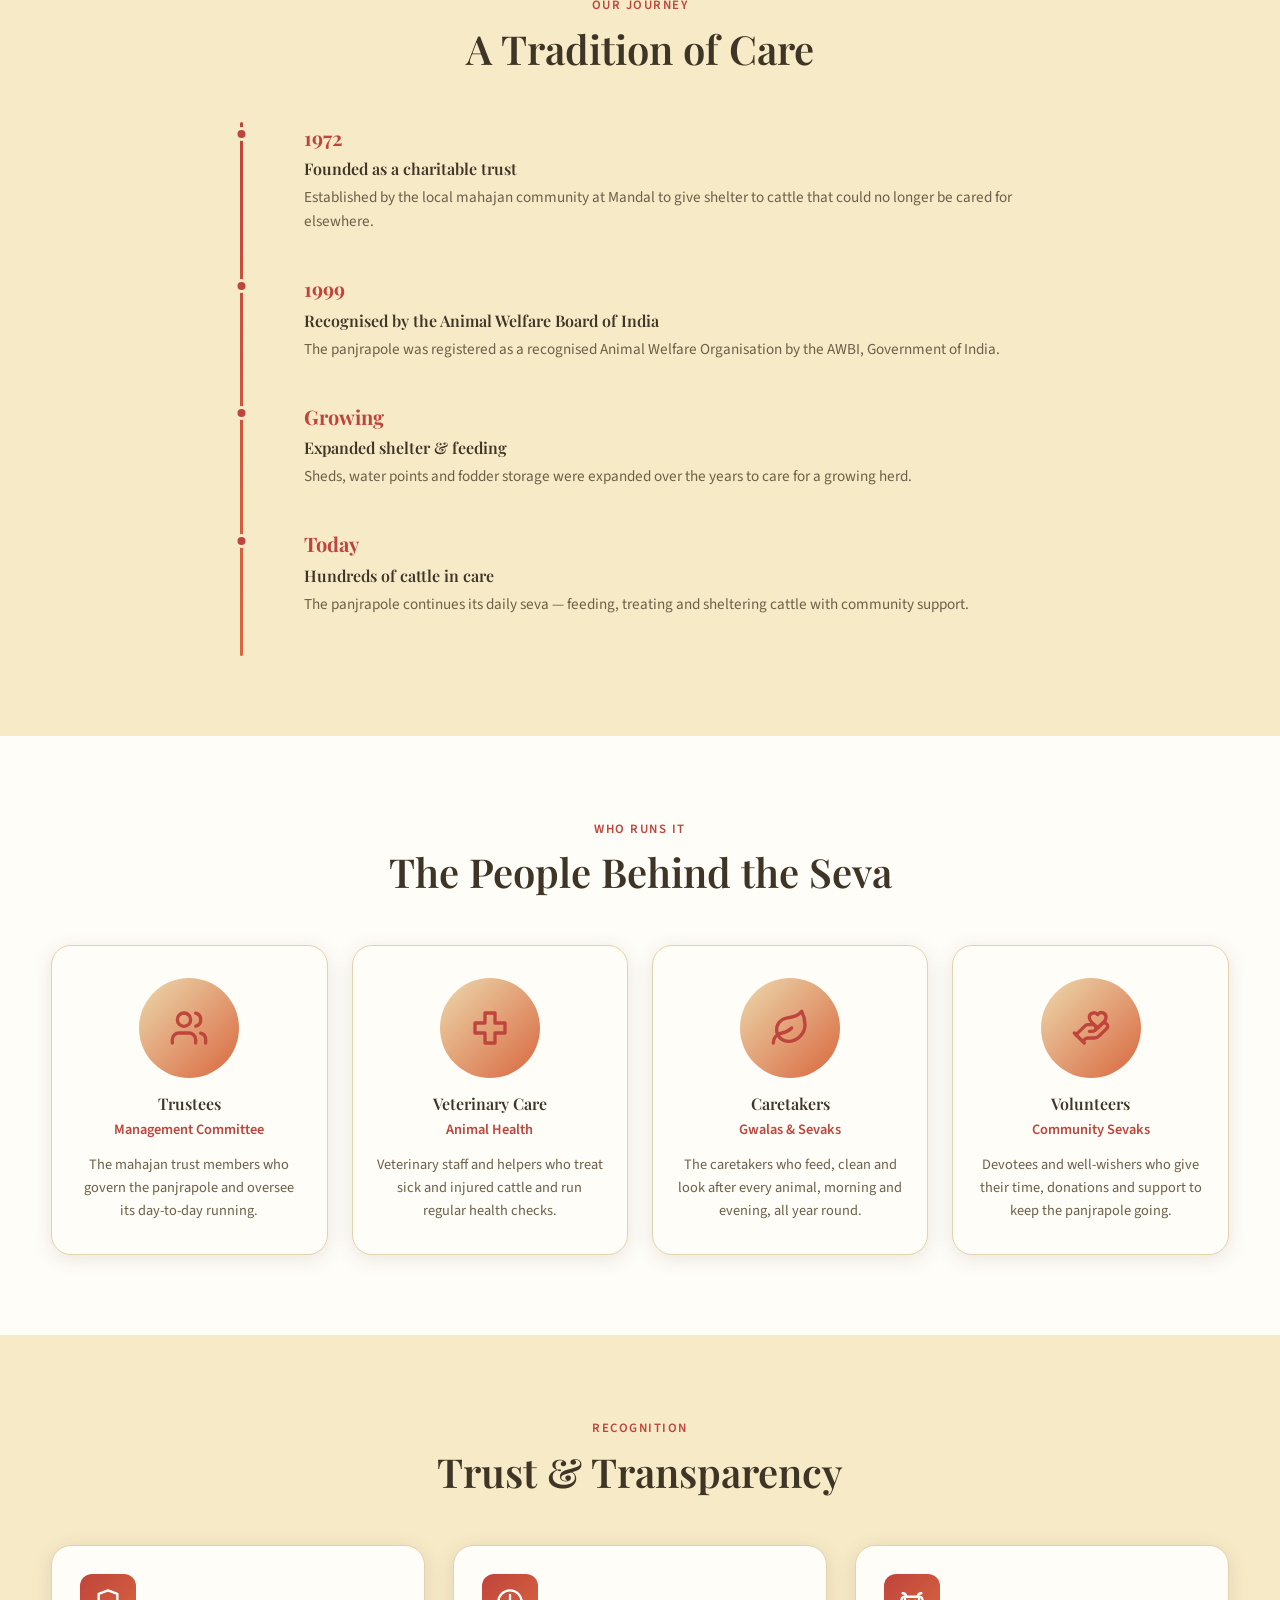
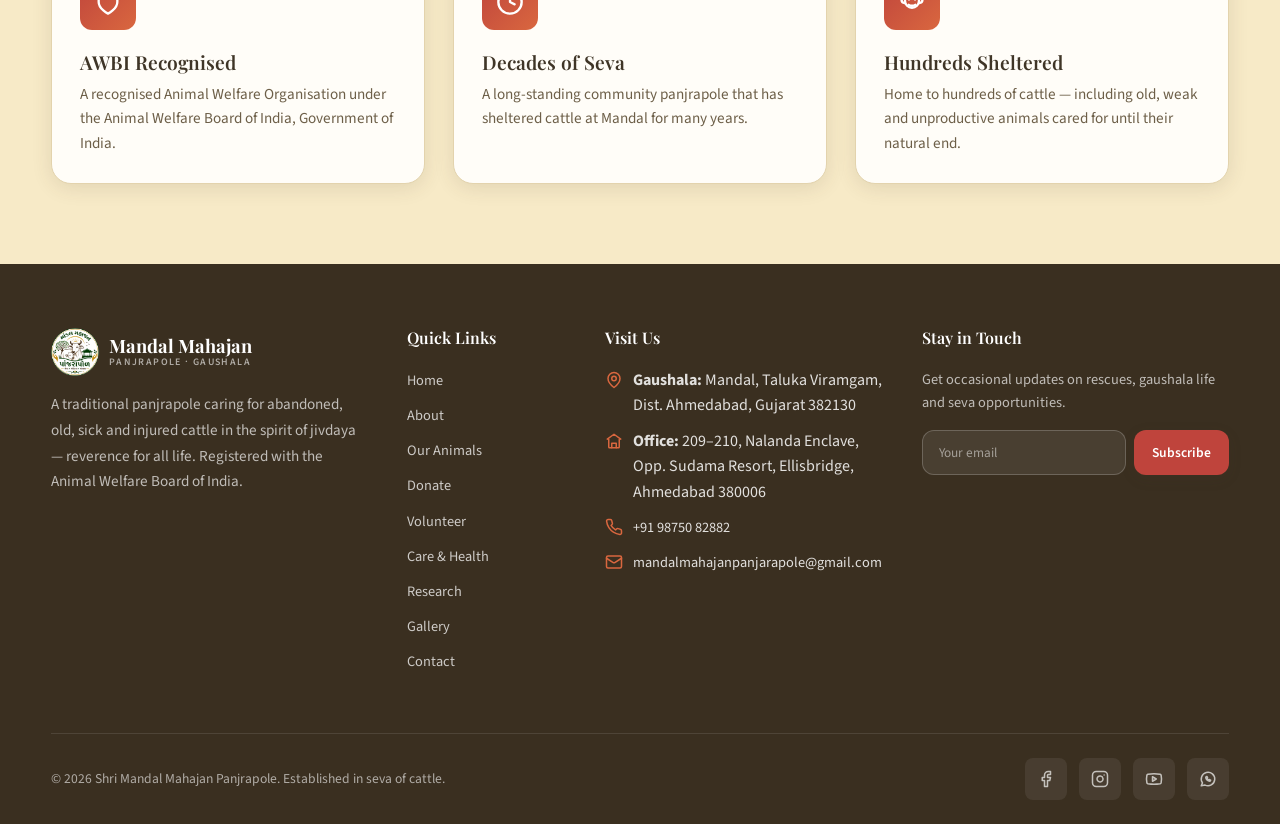
==== commit a9bc214d: "new code" ====
--- a/about.html
+++ b/about.html
@@ -1,178 +1,170 @@
-<!DOCTYPE html>
-<html lang="en">
-<head>
-  <meta charset="UTF-8">
-  <meta name="viewport" content="width=device-width, initial-scale=1.0">
-  <meta name="description" content="About Mandal Mahajan – our mission, vision, history, team, and achievements in cattle welfare.">
-  <title>About | Mandal Mahajan</title>
-  <link rel="stylesheet" href="css/style.css">
-</head>
-<body>
-  <main>
-    <header class="page-hero">
-      <div class="container fade-in">
-        <h1>About Mandal Mahajan</h1>
-        <p>A legacy of compassion, research, and unwavering dedication to cattle welfare since 2010.</p>
-      </div>
-    </header>
-
-    <section class="section" aria-labelledby="mission-heading">
-      <div class="container">
-        <div class="grid-2">
-          <div class="fade-in">
-            <span class="section-label">Our Purpose</span>
-            <h2 id="mission-heading" class="section-title">Mission & Vision</h2>
-            <div class="card" style="margin-bottom:1.5rem;">
-              <h3>🎯 Mission</h3>
-              <p style="color:var(--color-text-muted);margin-top:0.5rem;">To rescue, rehabilitate, and provide lifelong care for cattle while promoting sustainable gaushala practices, community education, and veterinary research that advances animal welfare standards across India.</p>
-            </div>
-            <div class="card">
-              <h3>🔭 Vision</h3>
-              <p style="color:var(--color-text-muted);margin-top:0.5rem;">A world where every cattle life is valued, protected, and cared for with dignity — where communities embrace compassionate farming and zero tolerance for animal neglect and cruelty.</p>
-            </div>
-          </div>
-          <div class="fade-in">
-            <img src="https://images.unsplash.com/photo-1500595046743-cd271d694d30?w=800&q=80" alt="Cattle grazing peacefully at Mandal Mahajan gaushala" loading="lazy" width="800" height="500" style="border-radius:var(--radius-lg);box-shadow:0 8px 32px var(--color-shadow);width:100%;height:100%;object-fit:cover;min-height:320px;">
-          </div>
-        </div>
-      </div>
-    </section>
-
-    <section class="section" style="background:var(--bg-card);" aria-labelledby="values-heading">
-      <div class="container">
-        <div class="section-header fade-in">
-          <span class="section-label">What Guides Us</span>
-          <h2 id="values-heading" class="section-title">Our Core Values</h2>
-        </div>
-        <div class="grid-4">
-          <div class="card value-card fade-in">
-            <div class="value-icon" aria-hidden="true">💚</div>
-            <h3>Compassion</h3>
-            <p>Every animal deserves love, respect, and gentle care regardless of circumstance.</p>
-          </div>
-          <div class="card value-card fade-in">
-            <div class="value-icon" aria-hidden="true">🔬</div>
-            <h3>Research</h3>
-            <p>Evidence-based practices drive our veterinary care and farming methods.</p>
-          </div>
-          <div class="card value-card fade-in">
-            <div class="value-icon" aria-hidden="true">🤝</div>
-            <h3>Community</h3>
-            <p>We build partnerships with villages, volunteers, and institutions for lasting impact.</p>
-          </div>
-          <div class="card value-card fade-in">
-            <div class="value-icon" aria-hidden="true">🌿</div>
-            <h3>Sustainability</h3>
-            <p>Eco-friendly gaushala operations that benefit both animals and the environment.</p>
-          </div>
-        </div>
-      </div>
-    </section>
-
-    <section class="section" aria-labelledby="history-heading">
-      <div class="container">
-        <div class="section-header fade-in">
-          <span class="section-label">Our Journey</span>
-          <h2 id="history-heading" class="section-title">History Timeline</h2>
-        </div>
-        <div class="timeline fade-in">
-          <div class="timeline-item">
-            <div class="timeline-year">2010</div>
-            <h4>Foundation</h4>
-            <p>Mandal Mahajan established with 12 rescued cattle and a small team of 5 dedicated caregivers in Satara district.</p>
-          </div>
-          <div class="timeline-item">
-            <div class="timeline-year">2014</div>
-            <h4>Gaushala Expansion</h4>
-            <p>Expanded to a 50-acre sanctuary with modern veterinary facilities, biogas plant, and organic fodder farm.</p>
-          </div>
-          <div class="timeline-item">
-            <div class="timeline-year">2017</div>
-            <h4>Research Division Launched</h4>
-            <p>Partnered with agricultural universities to begin indigenous cattle nutrition and health research programs.</p>
-          </div>
-          <div class="timeline-item">
-            <div class="timeline-year">2020</div>
-            <h4>Digital Monitoring System</h4>
-            <p>Implemented GPS tracking, health dashboards, and vaccination management for all sanctuary cattle.</p>
-          </div>
-          <div class="timeline-item">
-            <div class="timeline-year">2023</div>
-            <h4>500+ Rescues Milestone</h4>
-            <p>Celebrated rescuing over 500 cattle with a 98% recovery rate and 186 active volunteers.</p>
-          </div>
-          <div class="timeline-item">
-            <div class="timeline-year">2026</div>
-            <h4>Regional Leadership</h4>
-            <p>Recognized as a model gaushala by the State Animal Welfare Board, training 20+ organizations nationwide.</p>
-          </div>
-        </div>
-      </div>
-    </section>
-
-    <section class="section" style="background:var(--bg-card);" aria-labelledby="team-heading">
-      <div class="container">
-        <div class="section-header fade-in">
-          <span class="section-label">Leadership</span>
-          <h2 id="team-heading" class="section-title">Our Team</h2>
-        </div>
-        <div class="grid-4">
-          <article class="team-card fade-in">
-            <div class="team-avatar">👨‍⚕️</div>
-            <h4>Dr. Ramesh Mahajan</h4>
-            <div class="team-role">Founder & Director</div>
-            <p>Veterinarian with 25+ years experience in large animal care and gaushala management.</p>
-          </article>
-          <article class="team-card fade-in">
-            <div class="team-avatar">👩‍🔬</div>
-            <h4>Dr. Sunita Patil</h4>
-            <div class="team-role">Head of Research</div>
-            <p>PhD in Animal Nutrition, leading sustainable farming and cattle health research initiatives.</p>
-          </article>
-          <article class="team-card fade-in">
-            <div class="team-avatar">👨‍🌾</div>
-            <h4>Sanjay Kulkarni</h4>
-            <div class="team-role">Operations Manager</div>
-            <p>Oversees daily gaushala operations, volunteer coordination, and rescue logistics.</p>
-          </article>
-          <article class="team-card fade-in">
-            <div class="team-avatar">👩‍💼</div>
-            <h4>Meera Joshi</h4>
-            <div class="team-role">Community Outreach</div>
-            <p>Builds partnerships with villages, schools, and NGOs for awareness and education programs.</p>
-          </article>
-        </div>
-      </div>
-    </section>
-
-    <section class="section" aria-labelledby="achievements-heading">
-      <div class="container">
-        <div class="section-header fade-in">
-          <span class="section-label">Recognition</span>
-          <h2 id="achievements-heading" class="section-title">Achievements & Awards</h2>
-        </div>
-        <div class="grid-3">
-          <div class="card fade-in">
-            <div class="card-icon" aria-hidden="true">🏆</div>
-            <h3>State Animal Welfare Award 2024</h3>
-            <p>Honored by Maharashtra Government for outstanding contribution to cattle rescue and rehabilitation.</p>
-          </div>
-          <div class="card fade-in">
-            <div class="card-icon" aria-hidden="true">📜</div>
-            <h3>ISO 9001:2015 Certified</h3>
-            <p>Quality management certification for gaushala operations and veterinary care standards.</p>
-          </div>
-          <div class="card fade-in">
-            <div class="card-icon" aria-hidden="true">🎓</div>
-            <h3>15+ Research Publications</h3>
-            <p>Published papers on indigenous cattle breeds, nutrition, and sustainable gaushala models.</p>
-          </div>
-        </div>
-      </div>
-    </section>
-  </main>
-
-  <script src="js/components.js"></script>
-  <script src="js/main.js"></script>
-</body>
-</html>
+<!DOCTYPE html>
+<html lang="en">
+<head>
+  <meta charset="UTF-8">
+  <meta name="viewport" content="width=device-width, initial-scale=1.0">
+  <meta name="description" content="About Shri Mandal Mahajan Panjrapole — our purpose, values, history and the people who care for our cattle.">
+  <title>About | Shri Mandal Mahajan Panjrapole</title>
+  <link rel="stylesheet" href="css/style.css">
+</head>
+<body>
+  <main>
+    <header class="page-hero">
+      <div class="container fade-in">
+        <h1>About the Panjrapole</h1>
+        <p>A community gaushala at Mandal, dedicated to the shelter and seva of cattle for generations.</p>
+      </div>
+    </header>
+
+    <section class="section" aria-labelledby="mission-heading">
+      <div class="container">
+        <div class="grid-2">
+          <div class="fade-in">
+            <span class="section-label">Our Purpose</span>
+            <h2 id="mission-heading" class="section-title">Mission & Vision</h2>
+            <div class="card" style="margin-bottom:1.5rem;">
+              <h3 style="display:flex;align-items:center;gap:0.6rem;"><span class="card-icon" style="width:40px;height:40px;margin:0;border-radius:10px;"><svg class="icon" style="width:20px;height:20px;"><use href="#mm-target"></use></svg></span> Mission</h3>
+              <p style="color:var(--color-text-muted);margin-top:0.75rem;">To shelter, feed and care for abandoned, old, sick and injured cattle for the whole of their lives, upholding the tradition of jivdaya and gauseva with dignity and compassion.</p>
+            </div>
+            <div class="card">
+              <h3 style="display:flex;align-items:center;gap:0.6rem;"><span class="card-icon" style="width:40px;height:40px;margin:0;border-radius:10px;"><svg class="icon" style="width:20px;height:20px;"><use href="#mm-eye"></use></svg></span> Vision</h3>
+              <p style="color:var(--color-text-muted);margin-top:0.75rem;">A community where no cow is abandoned or left to suffer — where caring for cattle is a shared responsibility and a living tradition passed to the next generation.</p>
+            </div>
+          </div>
+          <div class="fade-in">
+            <img src="images/gallery/gau05.jpeg" alt="Main entrance gate of Shri Mandal Mahajan Panjrapole" loading="lazy" width="800" height="500" style="border-radius:var(--radius-lg);box-shadow:0 8px 32px var(--color-shadow);width:100%;height:100%;object-fit:cover;min-height:320px;">
+          </div>
+        </div>
+      </div>
+    </section>
+
+    <section class="section" style="background:var(--bg-card);" aria-labelledby="values-heading">
+      <div class="container">
+        <div class="section-header fade-in">
+          <span class="section-label">What Guides Us</span>
+          <h2 id="values-heading" class="section-title">Our Values</h2>
+        </div>
+        <div class="grid-4">
+          <div class="card value-card fade-in">
+            <div class="value-icon" aria-hidden="true"><svg class="icon"><use href="#mm-heart"></use></svg></div>
+            <h3>Jivdaya</h3>
+            <p>Compassion for all living beings — every animal is treated with gentleness and respect.</p>
+          </div>
+          <div class="card value-card fade-in">
+            <div class="value-icon" aria-hidden="true"><svg class="icon"><use href="#mm-handHeart"></use></svg></div>
+            <h3>Seva</h3>
+            <p>Selfless service to the cattle in our care, carried out every day without exception.</p>
+          </div>
+          <div class="card value-card fade-in">
+            <div class="value-icon" aria-hidden="true"><svg class="icon"><use href="#mm-users"></use></svg></div>
+            <h3>Community</h3>
+            <p>Devotees, donors and volunteers who keep the panjrapole running together.</p>
+          </div>
+          <div class="card value-card fade-in">
+            <div class="value-icon" aria-hidden="true"><svg class="icon"><use href="#mm-sprout"></use></svg></div>
+            <h3>Self-reliance</h3>
+            <p>Traditional gaushala practices that put cow dung and gomutra to good, sustainable use.</p>
+          </div>
+        </div>
+      </div>
+    </section>
+
+    <section class="section" aria-labelledby="history-heading">
+      <div class="container">
+        <div class="section-header fade-in">
+          <span class="section-label">Our Journey</span>
+          <h2 id="history-heading" class="section-title">A Tradition of Care</h2>
+        </div>
+        <div class="timeline fade-in">
+          <div class="timeline-item">
+            <div class="timeline-year">1972</div>
+            <h4>Founded as a charitable trust</h4>
+            <p>Established by the local mahajan community at Mandal to give shelter to cattle that could no longer be cared for elsewhere.</p>
+          </div>
+          <div class="timeline-item">
+            <div class="timeline-year">1999</div>
+            <h4>Recognised by the Animal Welfare Board of India</h4>
+            <p>The panjrapole was registered as a recognised Animal Welfare Organisation by the AWBI, Government of India.</p>
+          </div>
+          <div class="timeline-item">
+            <div class="timeline-year">Growing</div>
+            <h4>Expanded shelter & feeding</h4>
+            <p>Sheds, water points and fodder storage were expanded over the years to care for a growing herd.</p>
+          </div>
+          <div class="timeline-item">
+            <div class="timeline-year">Today</div>
+            <h4>Hundreds of cattle in care</h4>
+            <p>The panjrapole continues its daily seva — feeding, treating and sheltering cattle with community support.</p>
+          </div>
+        </div>
+        <!-- TODO: add the panjrapole's real founding year and key milestones when available -->
+      </div>
+    </section>
+
+    <section class="section" style="background:var(--bg-card);" aria-labelledby="team-heading">
+      <div class="container">
+        <div class="section-header fade-in">
+          <span class="section-label">Who Runs It</span>
+          <h2 id="team-heading" class="section-title">The People Behind the Seva</h2>
+        </div>
+        <div class="grid-4">
+          <article class="team-card fade-in">
+            <div class="team-avatar"><svg class="icon" style="width:40px;height:40px;color:var(--color-primary);"><use href="#mm-users"></use></svg></div>
+            <h4>Trustees</h4>
+            <div class="team-role">Management Committee</div>
+            <p>The mahajan trust members who govern the panjrapole and oversee its day-to-day running.</p>
+          </article>
+          <article class="team-card fade-in">
+            <div class="team-avatar"><svg class="icon" style="width:40px;height:40px;color:var(--color-primary);"><use href="#mm-cross"></use></svg></div>
+            <h4>Veterinary Care</h4>
+            <div class="team-role">Animal Health</div>
+            <p>Veterinary staff and helpers who treat sick and injured cattle and run regular health checks.</p>
+          </article>
+          <article class="team-card fade-in">
+            <div class="team-avatar"><svg class="icon" style="width:40px;height:40px;color:var(--color-primary);"><use href="#mm-leaf"></use></svg></div>
+            <h4>Caretakers</h4>
+            <div class="team-role">Gwalas & Sevaks</div>
+            <p>The caretakers who feed, clean and look after every animal, morning and evening, all year round.</p>
+          </article>
+          <article class="team-card fade-in">
+            <div class="team-avatar"><svg class="icon" style="width:40px;height:40px;color:var(--color-primary);"><use href="#mm-handHeart"></use></svg></div>
+            <h4>Volunteers</h4>
+            <div class="team-role">Community Sevaks</div>
+            <p>Devotees and well-wishers who give their time, donations and support to keep the panjrapole going.</p>
+          </article>
+        </div>
+        <!-- TODO: replace these role cards with real trustee / staff names and photos if you wish -->
+      </div>
+    </section>
+
+    <section class="section" aria-labelledby="achievements-heading">
+      <div class="container">
+        <div class="section-header fade-in">
+          <span class="section-label">Recognition</span>
+          <h2 id="achievements-heading" class="section-title">Trust & Transparency</h2>
+        </div>
+        <div class="grid-3">
+          <div class="card fade-in">
+            <div class="card-icon" aria-hidden="true"><svg class="icon"><use href="#mm-shield"></use></svg></div>
+            <h3>AWBI Recognised</h3>
+            <p>A recognised Animal Welfare Organisation under the Animal Welfare Board of India, Government of India.</p>
+          </div>
+          <div class="card fade-in">
+            <div class="card-icon" aria-hidden="true"><svg class="icon"><use href="#mm-clock"></use></svg></div>
+            <h3>Decades of Seva</h3>
+            <p>A long-standing community panjrapole that has sheltered cattle at Mandal for many years.</p>
+          </div>
+          <div class="card fade-in">
+            <div class="card-icon" aria-hidden="true"><svg class="icon"><use href="#mm-cow"></use></svg></div>
+            <h3>Hundreds Sheltered</h3>
+            <p>Home to hundreds of cattle — including old, weak and unproductive animals cared for until their natural end.</p>
+          </div>
+        </div>
+      </div>
+    </section>
+  </main>
+
+  <script src="js/components.js"></script>
+  <script src="js/main.js"></script>
+</body>
+</html>
--- a/css/style.css
+++ b/css/style.css
@@ -1,7 +1,7 @@
 /* Mandal Mahajan – Main Stylesheet */
 
 @import url('https://fonts.googleapis.com/css2?family=Playfair+Display:wght@500;600;700&family=Source+Sans+3:wght@300;400;500;600;700&display=swap');
-@import url('variables.css');
+@import url('variables.css?v=2');
 
 *, *::before, *::after {
   box-sizing: border-box;
@@ -89,13 +89,11 @@
   position: fixed;
   inset: 0;
   z-index: 9999;
-  background: var(--color-primary-dark);
-  display: flex;
-  flex-direction: column;
-  align-items: center;
-  justify-content: center;
-  gap: 1.5rem;
-  transition: opacity 0.5s ease, visibility 0.5s ease;
+  background: radial-gradient(circle at 50% 35%, var(--color-primary), var(--color-primary-dark) 70%);
+  display: flex;
+  align-items: center;
+  justify-content: center;
+  transition: opacity 0.45s ease, visibility 0.45s ease;
 }
 
 .loader.hidden {
@@ -104,20 +102,58 @@
   pointer-events: none;
 }
 
+.loader-inner {
+  display: flex;
+  flex-direction: column;
+  align-items: center;
+  text-align: center;
+  animation: fadeInUp 0.5s ease both;
+}
+
+.loader-badge {
+  width: 104px;
+  height: 104px;
+  border-radius: 50%;
+  display: flex;
+  align-items: center;
+  justify-content: center;
+  overflow: hidden;
+  background: #fff;
+  box-shadow: 0 6px 20px rgba(0, 0, 0, 0.25);
+  margin-bottom: 1.25rem;
+}
+
+.loader-badge img {
+  width: 100%;
+  height: 100%;
+  object-fit: contain;
+}
+
 .loader-logo {
   font-family: var(--font-heading);
-  font-size: 1.75rem;
+  font-size: 1.6rem;
+  font-weight: 600;
   color: var(--color-white);
-  letter-spacing: 0.05em;
+  letter-spacing: 0.02em;
+}
+
+.loader-tagline {
+  margin-top: 0.4rem;
+  font-size: 0.72rem;
+  font-weight: 600;
+  letter-spacing: 0.22em;
+  text-transform: uppercase;
+  color: rgba(255, 255, 255, 0.7);
 }
 
 .loader-spinner {
-  width: 48px;
-  height: 48px;
-  border: 3px solid rgba(255, 255, 255, 0.2);
+  width: 34px;
+  height: 34px;
+  margin-top: 2rem;
+  border: 2px solid rgba(255, 255, 255, 0.25);
   border-top-color: var(--color-white);
   border-radius: 50%;
-  animation: spin 0.8s linear infinite;
+  animation: spin 0.7s linear infinite;
 }
 
 @keyframes spin {
@@ -177,15 +213,20 @@
 }
 
 .logo-icon {
-  width: 40px;
-  height: 40px;
-  background: linear-gradient(135deg, var(--color-primary), var(--color-primary-light));
-  border-radius: var(--radius-sm);
-  display: flex;
-  align-items: center;
-  justify-content: center;
-  color: white;
-  font-size: 1.2rem;
+  width: 48px;
+  height: 48px;
+  border-radius: 50%;
+  display: flex;
+  align-items: center;
+  justify-content: center;
+  flex-shrink: 0;
+  overflow: hidden;
+}
+
+.logo-icon img {
+  width: 100%;
+  height: 100%;
+  object-fit: contain;
 }
 
 .nav-menu {
@@ -205,7 +246,7 @@
 
 .nav-link:hover,
 .nav-link.active {
-  background: rgba(45, 106, 79, 0.1);
+  background: rgba(191, 68, 60, 0.1);
   color: var(--color-primary);
 }
 
@@ -327,8 +368,8 @@
   display: flex;
   align-items: center;
   padding-top: var(--nav-height);
-  background: linear-gradient(135deg, rgba(27, 67, 50, 0.85), rgba(45, 106, 79, 0.75)),
-    url('https://images.unsplash.com/photo-1500595046743-cd271d694d30?w=1920&q=80') center/cover no-repeat;
+  background: linear-gradient(135deg, rgba(58, 47, 32, 0.82), rgba(143, 47, 42, 0.7)),
+    url('../images/gallery/gau11.jpeg') center/cover no-repeat;
 }
 
 .hero-content {
@@ -723,7 +764,7 @@
 .form-group textarea:focus {
   outline: none;
   border-color: var(--color-primary);
-  box-shadow: 0 0 0 3px rgba(45, 106, 79, 0.15);
+  box-shadow: 0 0 0 3px rgba(191, 68, 60, 0.15);
 }
 
 .form-group textarea {
@@ -865,7 +906,7 @@
 .amount-card:hover,
 .amount-card.selected {
   border-color: var(--color-primary);
-  background: rgba(45, 106, 79, 0.08);
+  background: rgba(191, 68, 60, 0.08);
   transform: translateY(-2px);
 }
 
@@ -1036,7 +1077,7 @@
 }
 
 [data-theme="dark"] .schedule-item {
-  background: rgba(45, 106, 79, 0.1);
+  background: rgba(191, 68, 60, 0.1);
 }
 
 .schedule-time {
@@ -1081,7 +1122,7 @@
   background: var(--color-primary);
   border-radius: 50%;
   border: 3px solid white;
-  box-shadow: 0 0 0 4px rgba(45, 106, 79, 0.3);
+  box-shadow: 0 0 0 4px rgba(191, 68, 60, 0.3);
   animation: pulse 2s infinite;
 }
 
@@ -1090,8 +1131,8 @@
 .gps-dot:nth-child(3) { top: 40%; left: 75%; animation-delay: 1s; }
 
 @keyframes pulse {
-  0%, 100% { box-shadow: 0 0 0 4px rgba(45, 106, 79, 0.3); }
-  50% { box-shadow: 0 0 0 12px rgba(45, 106, 79, 0); }
+  0%, 100% { box-shadow: 0 0 0 4px rgba(191, 68, 60, 0.3); }
+  50% { box-shadow: 0 0 0 12px rgba(191, 68, 60, 0); }
 }
 
 /* Research */
@@ -1124,7 +1165,7 @@
 .research-tag {
   display: inline-block;
   padding: 0.25rem 0.75rem;
-  background: rgba(45, 106, 79, 0.12);
+  background: rgba(191, 68, 60, 0.12);
   color: var(--color-primary);
   border-radius: 50px;
   font-size: 0.75rem;
@@ -1208,7 +1249,7 @@
 .gallery-overlay {
   position: absolute;
   inset: 0;
-  background: linear-gradient(to top, rgba(27, 67, 50, 0.8), transparent);
+  background: linear-gradient(to top, rgba(58, 47, 32, 0.8), transparent);
   display: flex;
   align-items: flex-end;
   padding: 1rem;
@@ -1306,7 +1347,7 @@
 .contact-icon {
   width: 48px;
   height: 48px;
-  background: rgba(45, 106, 79, 0.12);
+  background: rgba(191, 68, 60, 0.12);
   border-radius: var(--radius-md);
   display: flex;
   align-items: center;
@@ -1547,6 +1588,311 @@
   flex-shrink: 0;
 }
 
+/* Icons */
+.icon {
+  width: 24px;
+  height: 24px;
+  flex-shrink: 0;
+  vertical-align: middle;
+}
+
+.logo-icon .icon { width: 27px; height: 27px; color: #fff; }
+.card-icon .icon { width: 28px; height: 28px; color: #fff; }
+.value-icon .icon { width: 30px; height: 30px; color: var(--color-primary); }
+.contact-icon .icon { width: 22px; height: 22px; color: var(--color-primary); }
+.research-thumb .icon { width: 56px; height: 56px; color: #fff; }
+.theme-toggle .icon { width: 20px; height: 20px; }
+.social-link .icon { width: 18px; height: 18px; }
+.scroll-top .icon { width: 20px; height: 20px; }
+.video-placeholder .icon { width: 54px; height: 54px; color: #fff; }
+.btn .icon { width: 18px; height: 18px; }
+.hero-badge .icon { width: 16px; height: 16px; }
+.highlights-list .icon { width: 18px; height: 18px; }
+.animal-meta .icon { width: 15px; height: 15px; color: var(--color-primary); }
+.research-meta .icon { width: 16px; height: 16px; }
+.benefit-list .icon { width: 18px; height: 18px; color: var(--color-primary); margin-top: 2px; }
+
+/* Stacked wordmark logo */
+.logo-text {
+  display: flex;
+  flex-direction: column;
+  line-height: 1.1;
+}
+
+.logo-name {
+  font-family: var(--font-heading);
+  font-size: 1.15rem;
+  font-weight: 700;
+}
+
+.logo-sub {
+  font-family: var(--font-body);
+  font-size: 0.62rem;
+  font-weight: 600;
+  letter-spacing: 0.14em;
+  text-transform: uppercase;
+  color: var(--color-text-muted);
+}
+
+.footer-brand .logo-name { color: #fff; }
+.footer-brand .logo-sub { color: rgba(255, 255, 255, 0.6); }
+
+/* Value cards — icon badge */
+.value-icon {
+  width: 64px;
+  height: 64px;
+  margin: 0 auto 1rem;
+  border-radius: 50%;
+  background: rgba(191, 68, 60, 0.1);
+  display: flex;
+  align-items: center;
+  justify-content: center;
+}
+
+/* Payment cards (donation page) */
+.pay-sub {
+  font-size: 0.88rem;
+  color: var(--color-text-muted);
+}
+
+.qr-box {
+  display: inline-block;
+  padding: 12px;
+  margin: 1.25rem auto 1rem;
+  background: #fff;
+  border: 1px solid var(--color-border);
+  border-radius: var(--radius-md);
+  line-height: 0;
+}
+
+.qr-box img {
+  width: 200px;
+  height: 200px;
+}
+
+.upi-id {
+  display: flex;
+  flex-direction: column;
+  gap: 0.15rem;
+  padding: 0.65rem 1rem;
+  background: rgba(191, 68, 60, 0.07);
+  border-radius: var(--radius-md);
+}
+
+.upi-id span {
+  font-size: 0.72rem;
+  font-weight: 700;
+  letter-spacing: 0.1em;
+  text-transform: uppercase;
+  color: var(--color-text-muted);
+}
+
+.upi-id strong {
+  font-size: 1.02rem;
+  color: var(--color-primary);
+  word-break: break-all;
+}
+
+.bank-details {
+  display: flex;
+  flex-direction: column;
+}
+
+.bank-details li {
+  display: flex;
+  justify-content: space-between;
+  gap: 1rem;
+  padding: 0.7rem 0;
+  border-bottom: 1px dashed var(--color-border);
+  font-size: 0.92rem;
+}
+
+.bank-details li:last-child { border-bottom: none; }
+
+.bank-details span {
+  color: var(--color-text-muted);
+  flex-shrink: 0;
+}
+
+.bank-details strong {
+  text-align: right;
+  color: var(--color-text);
+}
+
+.receipt-list {
+  list-style: decimal;
+  padding-left: 1.25rem;
+  display: flex;
+  flex-direction: column;
+  gap: 0.6rem;
+  color: var(--color-text-muted);
+}
+
+.receipt-list li { padding-left: 0.25rem; }
+.receipt-list strong { color: var(--color-text); }
+
+.contact-method-list {
+  display: flex;
+  flex-direction: column;
+  gap: 0.95rem;
+}
+
+.contact-method-list li {
+  display: flex;
+  align-items: center;
+  gap: 0.65rem;
+  font-size: 0.95rem;
+  color: var(--color-text);
+}
+
+.contact-method-list .icon {
+  width: 20px;
+  height: 20px;
+  color: var(--color-primary);
+  flex-shrink: 0;
+}
+
+.contact-method-list a {
+  color: var(--color-text);
+  word-break: break-word;
+}
+
+.contact-method-list a:hover { color: var(--color-primary); }
+
+/* Research article reader */
+.research-card[data-article] { cursor: pointer; }
+
+.article-open {
+  display: inline-flex;
+  align-items: center;
+  gap: 0.3rem;
+  padding: 0;
+  background: none;
+  border: none;
+  cursor: pointer;
+  font-family: var(--font-body);
+  font-size: 0.85rem;
+  font-weight: 600;
+  color: var(--color-primary);
+}
+
+.article-open .icon { transition: transform var(--transition); }
+.research-card:hover .article-open .icon { transform: translateX(3px); }
+
+.article-modal {
+  position: fixed;
+  inset: 0;
+  z-index: 2000;
+  background: rgba(58, 47, 32, 0.6);
+  backdrop-filter: blur(3px);
+  display: flex;
+  align-items: center;
+  justify-content: center;
+  padding: 1.5rem;
+  opacity: 0;
+  visibility: hidden;
+  transition: opacity var(--transition), visibility var(--transition);
+}
+
+.article-modal.active { opacity: 1; visibility: visible; }
+
+.article-modal-box {
+  position: relative;
+  background: var(--bg-card);
+  border-radius: var(--radius-lg);
+  max-width: 680px;
+  width: 100%;
+  max-height: 86vh;
+  overflow-y: auto;
+  padding: 2.5rem;
+  box-shadow: 0 24px 64px rgba(0, 0, 0, 0.3);
+}
+
+.article-modal-close {
+  position: absolute;
+  top: 1rem;
+  right: 1rem;
+  width: 40px;
+  height: 40px;
+  border: none;
+  background: var(--color-beige);
+  color: var(--color-text);
+  font-size: 1.4rem;
+  line-height: 1;
+  border-radius: 50%;
+  cursor: pointer;
+  transition: background var(--transition);
+}
+
+.article-modal-close:hover { background: var(--color-beige-dark); }
+
+.article-kicker {
+  display: inline-block;
+  font-size: 0.72rem;
+  font-weight: 700;
+  letter-spacing: 0.12em;
+  text-transform: uppercase;
+  color: var(--color-primary);
+  margin-bottom: 0.5rem;
+}
+
+.article-modal-content h2 {
+  font-size: clamp(1.4rem, 3vw, 1.9rem);
+  margin-bottom: 1rem;
+  padding-right: 2rem;
+}
+
+.article-modal-content p {
+  color: var(--color-text-muted);
+  margin-bottom: 1rem;
+  line-height: 1.75;
+}
+
+/* Homepage gallery preview */
+.home-gallery {
+  display: grid;
+  grid-template-columns: repeat(3, 1fr);
+  gap: 1rem;
+}
+
+.home-gallery-item {
+  display: block;
+  border-radius: var(--radius-md);
+  overflow: hidden;
+  aspect-ratio: 4 / 3;
+  box-shadow: 0 4px 16px var(--color-shadow);
+}
+
+.home-gallery-item img {
+  width: 100%;
+  height: 100%;
+  object-fit: cover;
+  transition: transform 0.5s ease;
+}
+
+.home-gallery-item:hover img {
+  transform: scale(1.06);
+}
+
+@media (max-width: 768px) {
+  .home-gallery { grid-template-columns: repeat(2, 1fr); }
+}
+
+/* Footer contact list with icons */
+.footer-contact li {
+  display: flex;
+  align-items: flex-start;
+  gap: 0.6rem;
+}
+
+.footer-contact .icon {
+  width: 18px;
+  height: 18px;
+  margin-top: 3px;
+  color: var(--color-primary-light);
+  flex-shrink: 0;
+}
+
 /* Responsive */
 @media (max-width: 1024px) {
   .footer-grid {
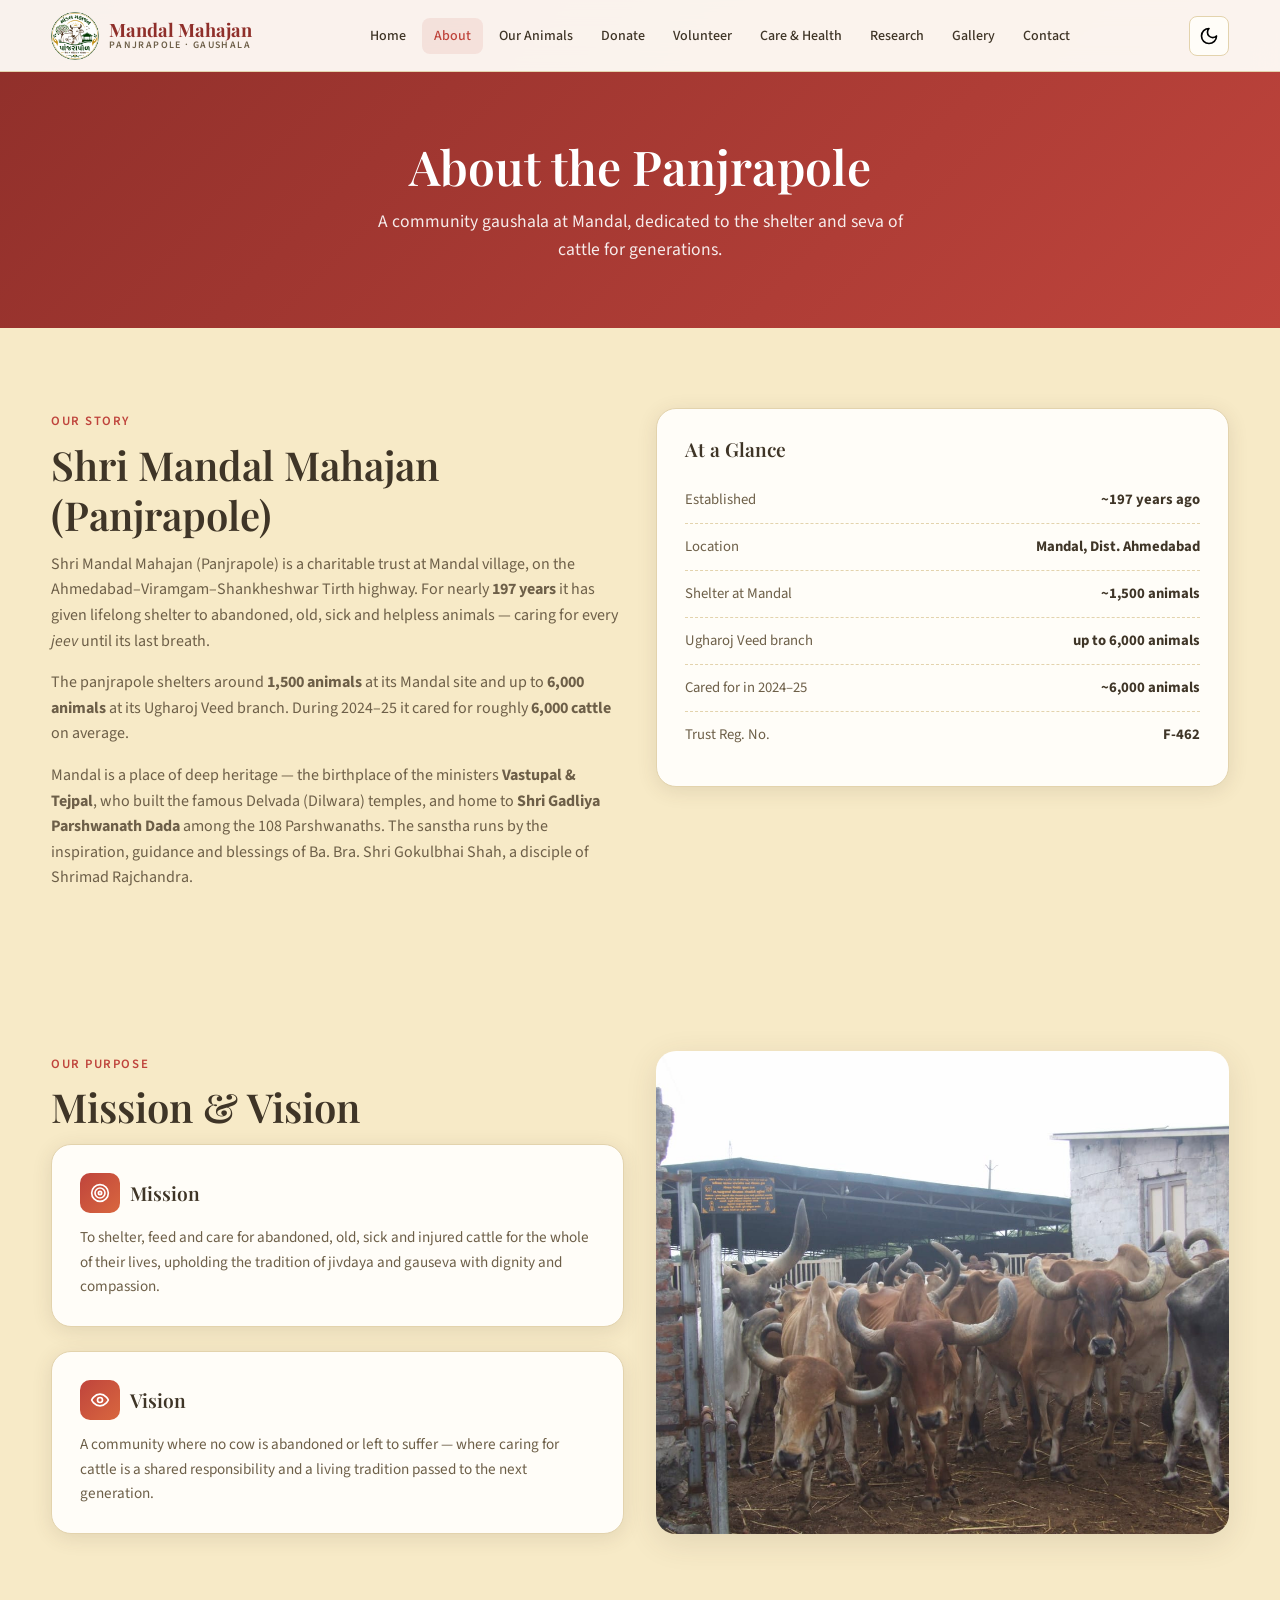
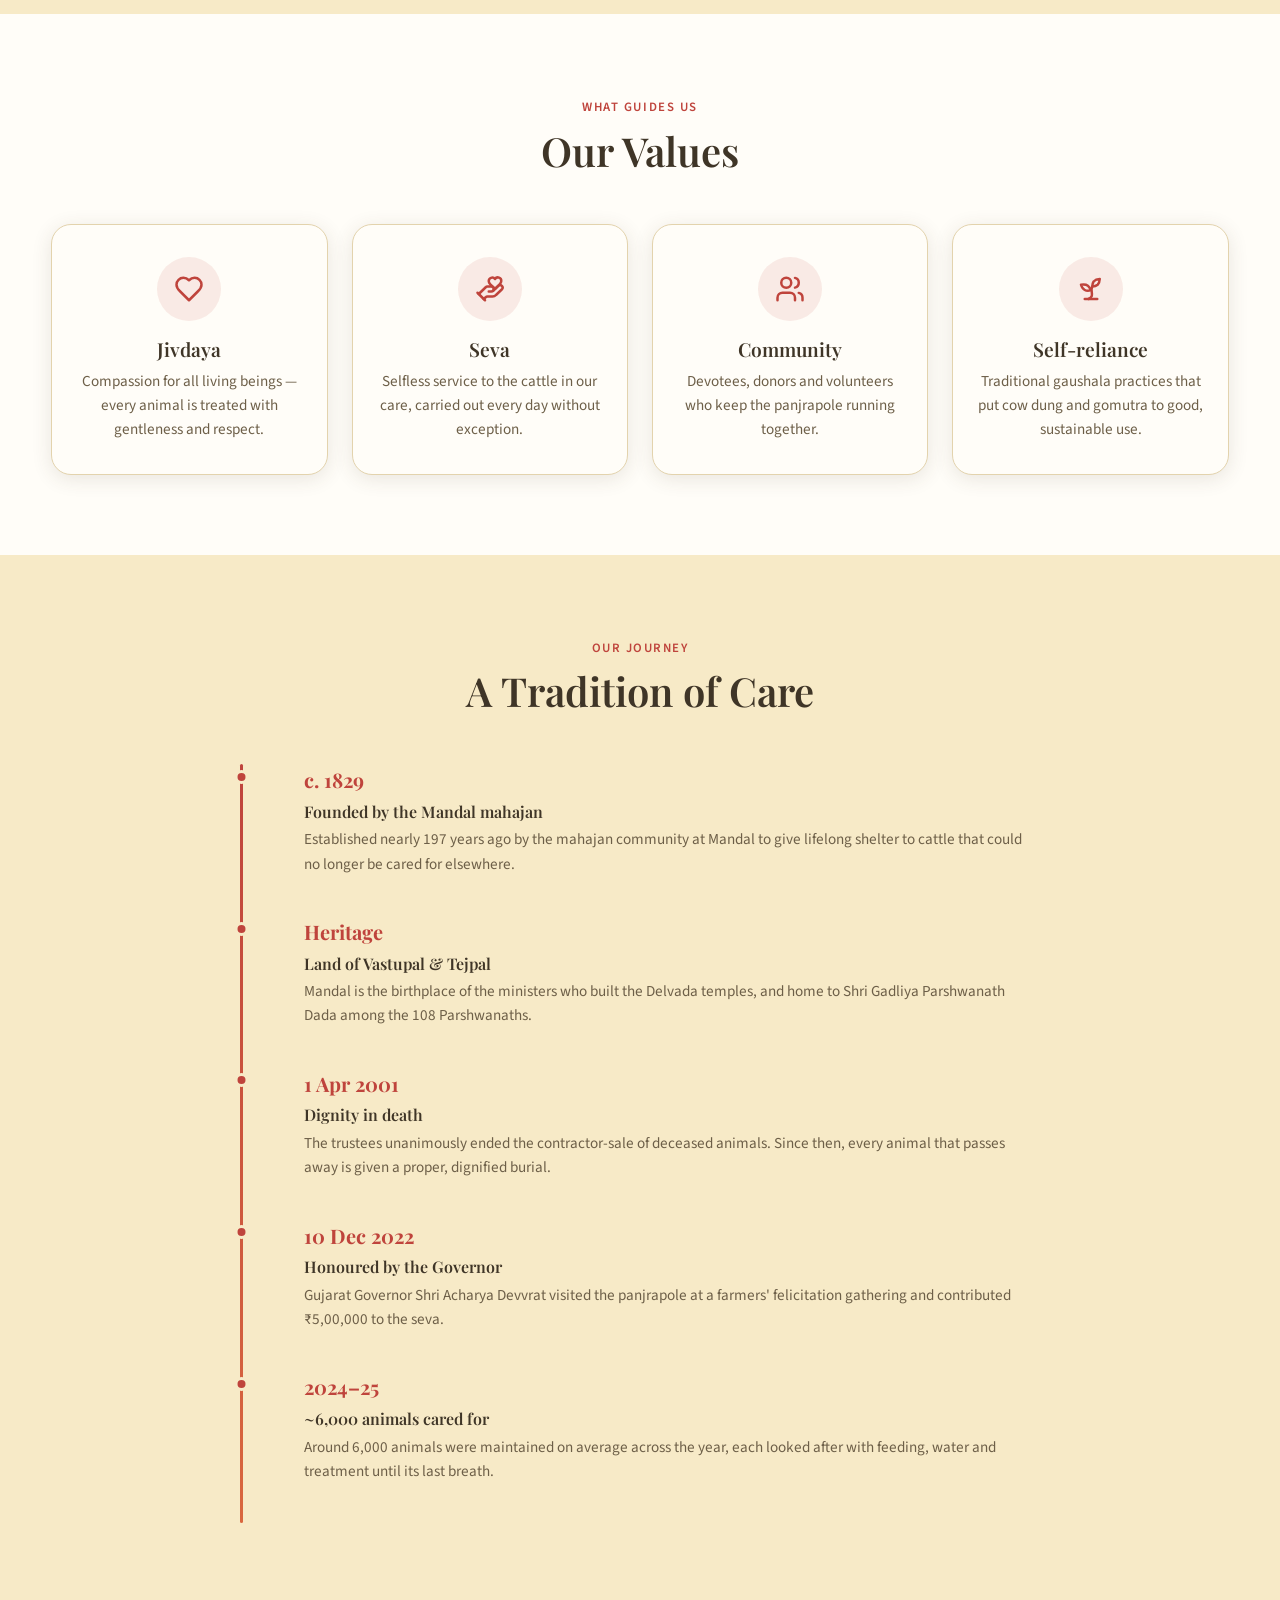
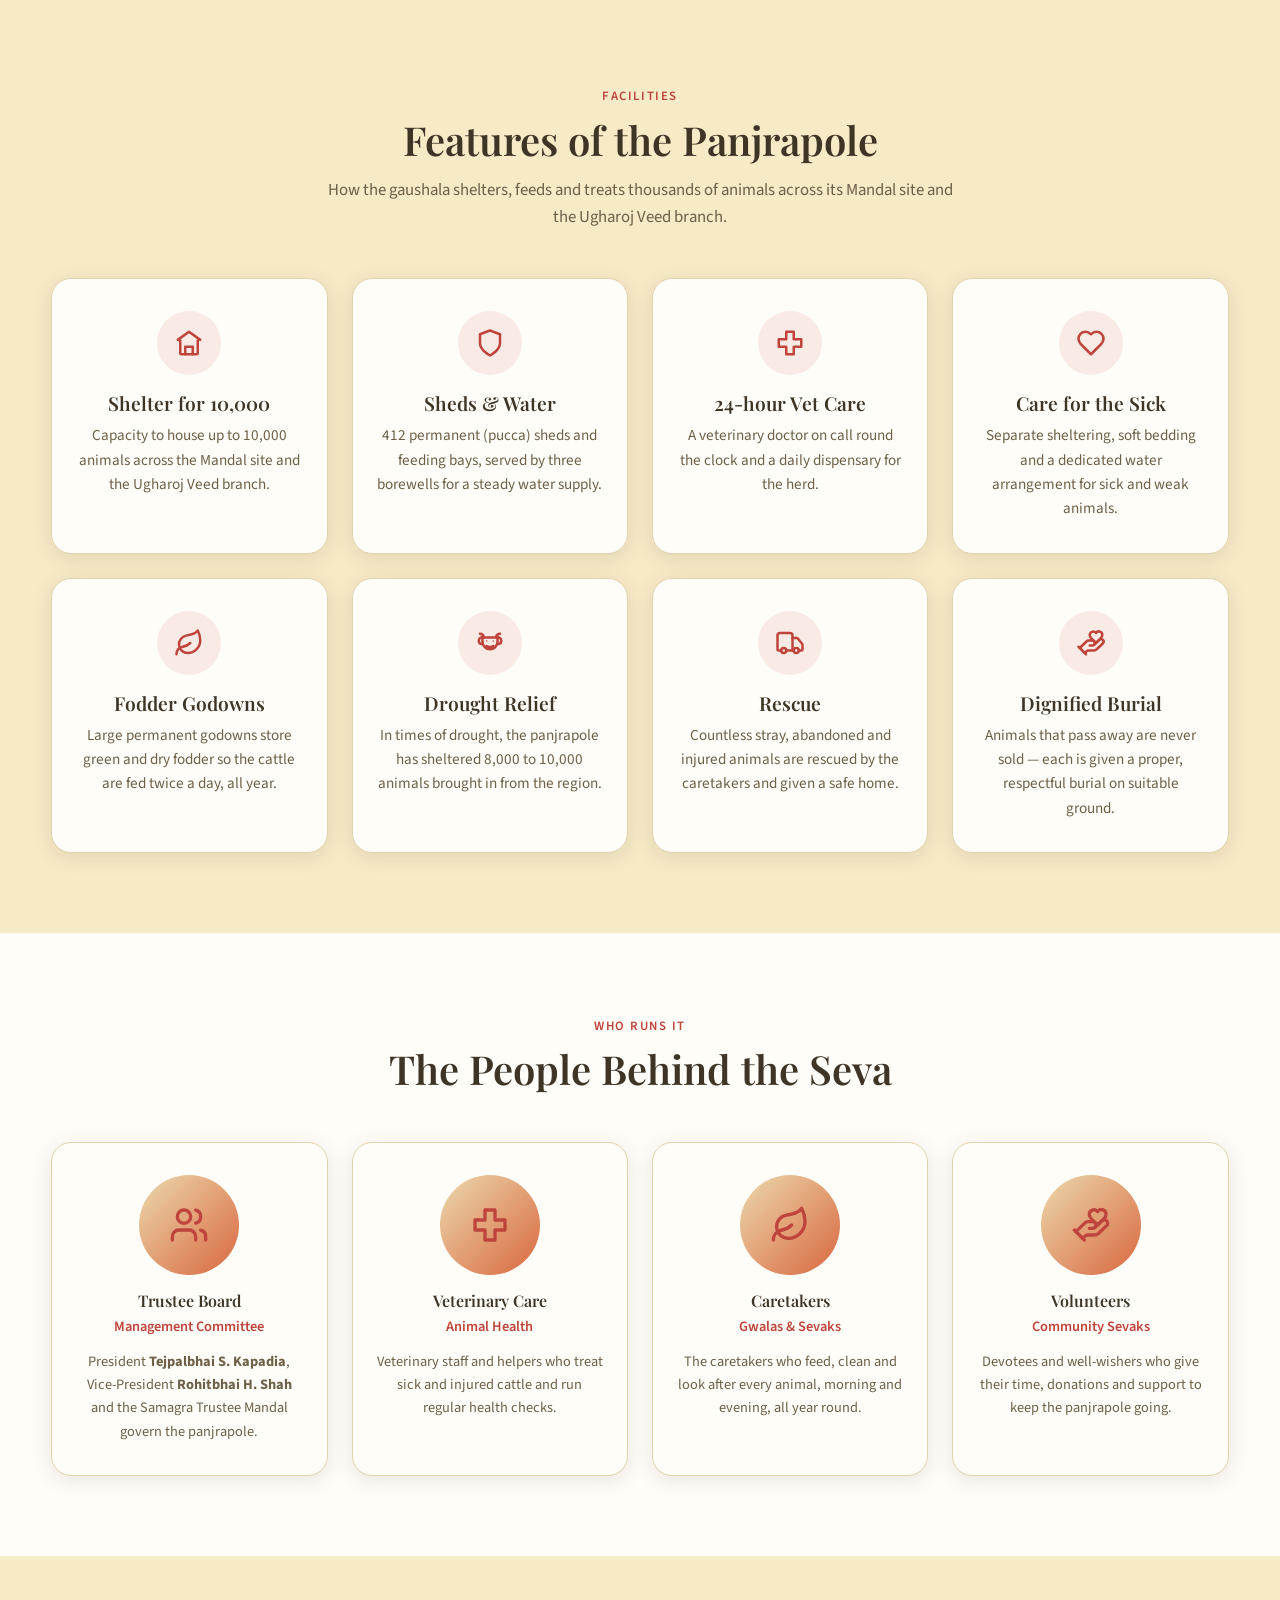
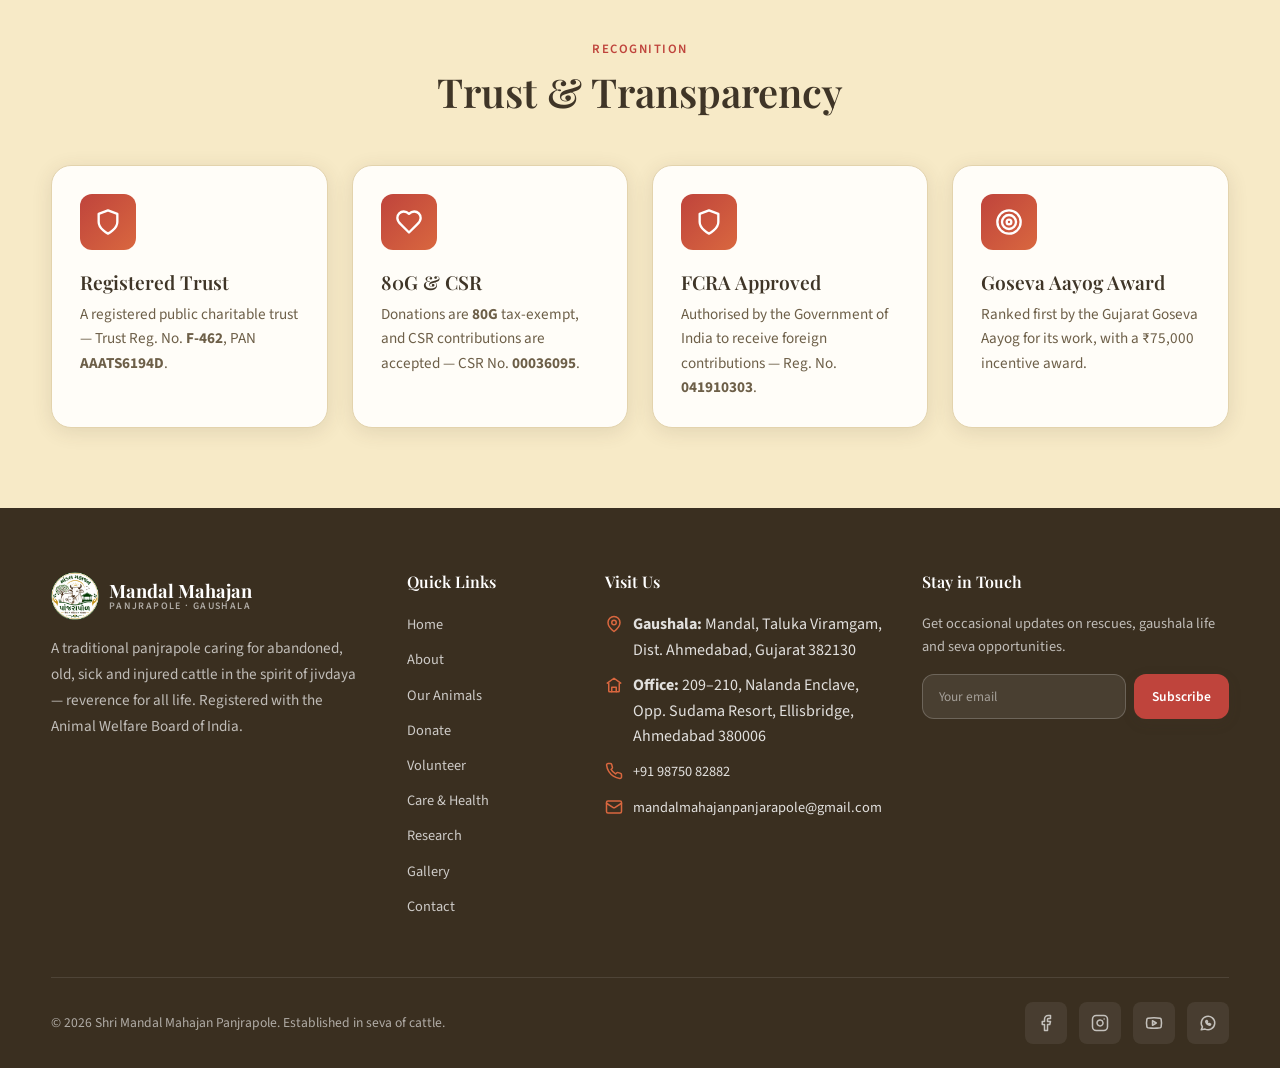
==== commit fd0a0050: "add" ====
--- a/about.html
+++ b/about.html
@@ -16,6 +16,31 @@
       </div>
     </header>
 
+    <section class="section" aria-labelledby="sanstha-heading">
+      <div class="container">
+        <div class="grid-2" style="align-items:start;">
+          <div class="fade-in">
+            <span class="section-label">Our Story</span>
+            <h2 id="sanstha-heading" class="section-title" style="text-align:left;">Shri Mandal Mahajan (Panjrapole)</h2>
+            <p style="color:var(--color-text-muted);margin-bottom:1rem;">Shri Mandal Mahajan (Panjrapole) is a charitable trust at Mandal village, on the Ahmedabad&ndash;Viramgam&ndash;Shankheshwar Tirth highway. For nearly <strong>197 years</strong> it has given lifelong shelter to abandoned, old, sick and helpless animals &mdash; caring for every <em>jeev</em> until its last breath.</p>
+            <p style="color:var(--color-text-muted);margin-bottom:1rem;">The panjrapole shelters around <strong>1,500 animals</strong> at its Mandal site and up to <strong>6,000 animals</strong> at its Ugharoj Veed branch. During 2024&ndash;25 it cared for roughly <strong>6,000 cattle</strong> on average.</p>
+            <p style="color:var(--color-text-muted);">Mandal is a place of deep heritage &mdash; the birthplace of the ministers <strong>Vastupal &amp; Tejpal</strong>, who built the famous Delvada (Dilwara) temples, and home to <strong>Shri Gadliya Parshwanath Dada</strong> among the 108 Parshwanaths. The sanstha runs by the inspiration, guidance and blessings of Ba. Bra. Shri Gokulbhai Shah, a disciple of Shrimad Rajchandra.</p>
+          </div>
+          <div class="card fade-in">
+            <h3 style="margin-bottom:1rem;">At a Glance</h3>
+            <ul class="bank-details">
+              <li><span>Established</span><strong>~197 years ago</strong></li>
+              <li><span>Location</span><strong>Mandal, Dist. Ahmedabad</strong></li>
+              <li><span>Shelter at Mandal</span><strong>~1,500 animals</strong></li>
+              <li><span>Ugharoj Veed branch</span><strong>up to 6,000 animals</strong></li>
+              <li><span>Cared for in 2024&ndash;25</span><strong>~6,000 animals</strong></li>
+              <li><span>Trust Reg. No.</span><strong>F-462</strong></li>
+            </ul>
+          </div>
+        </div>
+      </div>
+    </section>
+
     <section class="section" aria-labelledby="mission-heading">
       <div class="container">
         <div class="grid-2">
@@ -77,27 +102,83 @@
         </div>
         <div class="timeline fade-in">
           <div class="timeline-item">
-            <div class="timeline-year">1972</div>
-            <h4>Founded as a charitable trust</h4>
-            <p>Established by the local mahajan community at Mandal to give shelter to cattle that could no longer be cared for elsewhere.</p>
-          </div>
-          <div class="timeline-item">
-            <div class="timeline-year">1999</div>
-            <h4>Recognised by the Animal Welfare Board of India</h4>
-            <p>The panjrapole was registered as a recognised Animal Welfare Organisation by the AWBI, Government of India.</p>
-          </div>
-          <div class="timeline-item">
-            <div class="timeline-year">Growing</div>
-            <h4>Expanded shelter & feeding</h4>
-            <p>Sheds, water points and fodder storage were expanded over the years to care for a growing herd.</p>
-          </div>
-          <div class="timeline-item">
-            <div class="timeline-year">Today</div>
-            <h4>Hundreds of cattle in care</h4>
-            <p>The panjrapole continues its daily seva — feeding, treating and sheltering cattle with community support.</p>
-          </div>
-        </div>
-        <!-- TODO: add the panjrapole's real founding year and key milestones when available -->
+            <div class="timeline-year">c. 1829</div>
+            <h4>Founded by the Mandal mahajan</h4>
+            <p>Established nearly 197 years ago by the mahajan community at Mandal to give lifelong shelter to cattle that could no longer be cared for elsewhere.</p>
+          </div>
+          <div class="timeline-item">
+            <div class="timeline-year">Heritage</div>
+            <h4>Land of Vastupal &amp; Tejpal</h4>
+            <p>Mandal is the birthplace of the ministers who built the Delvada temples, and home to Shri Gadliya Parshwanath Dada among the 108 Parshwanaths.</p>
+          </div>
+          <div class="timeline-item">
+            <div class="timeline-year">1 Apr 2001</div>
+            <h4>Dignity in death</h4>
+            <p>The trustees unanimously ended the contractor-sale of deceased animals. Since then, every animal that passes away is given a proper, dignified burial.</p>
+          </div>
+          <div class="timeline-item">
+            <div class="timeline-year">10 Dec 2022</div>
+            <h4>Honoured by the Governor</h4>
+            <p>Gujarat Governor Shri Acharya Devvrat visited the panjrapole at a farmers' felicitation gathering and contributed ₹5,00,000 to the seva.</p>
+          </div>
+          <div class="timeline-item">
+            <div class="timeline-year">2024&ndash;25</div>
+            <h4>~6,000 animals cared for</h4>
+            <p>Around 6,000 animals were maintained on average across the year, each looked after with feeding, water and treatment until its last breath.</p>
+          </div>
+        </div>
+      </div>
+    </section>
+
+    <section class="section" aria-labelledby="facilities-heading">
+      <div class="container">
+        <div class="section-header fade-in">
+          <span class="section-label">Facilities</span>
+          <h2 id="facilities-heading" class="section-title">Features of the Panjrapole</h2>
+          <p class="section-desc">How the gaushala shelters, feeds and treats thousands of animals across its Mandal site and the Ugharoj Veed branch.</p>
+        </div>
+        <div class="grid-4">
+          <div class="card value-card fade-in">
+            <div class="value-icon" aria-hidden="true"><svg class="icon"><use href="#mm-home"></use></svg></div>
+            <h3>Shelter for 10,000</h3>
+            <p>Capacity to house up to 10,000 animals across the Mandal site and the Ugharoj Veed branch.</p>
+          </div>
+          <div class="card value-card fade-in">
+            <div class="value-icon" aria-hidden="true"><svg class="icon"><use href="#mm-shield"></use></svg></div>
+            <h3>Sheds &amp; Water</h3>
+            <p>412 permanent (pucca) sheds and feeding bays, served by three borewells for a steady water supply.</p>
+          </div>
+          <div class="card value-card fade-in">
+            <div class="value-icon" aria-hidden="true"><svg class="icon"><use href="#mm-cross"></use></svg></div>
+            <h3>24-hour Vet Care</h3>
+            <p>A veterinary doctor on call round the clock and a daily dispensary for the herd.</p>
+          </div>
+          <div class="card value-card fade-in">
+            <div class="value-icon" aria-hidden="true"><svg class="icon"><use href="#mm-heart"></use></svg></div>
+            <h3>Care for the Sick</h3>
+            <p>Separate sheltering, soft bedding and a dedicated water arrangement for sick and weak animals.</p>
+          </div>
+          <div class="card value-card fade-in">
+            <div class="value-icon" aria-hidden="true"><svg class="icon"><use href="#mm-leaf"></use></svg></div>
+            <h3>Fodder Godowns</h3>
+            <p>Large permanent godowns store green and dry fodder so the cattle are fed twice a day, all year.</p>
+          </div>
+          <div class="card value-card fade-in">
+            <div class="value-icon" aria-hidden="true"><svg class="icon"><use href="#mm-cow"></use></svg></div>
+            <h3>Drought Relief</h3>
+            <p>In times of drought, the panjrapole has sheltered 8,000 to 10,000 animals brought in from the region.</p>
+          </div>
+          <div class="card value-card fade-in">
+            <div class="value-icon" aria-hidden="true"><svg class="icon"><use href="#mm-truck"></use></svg></div>
+            <h3>Rescue</h3>
+            <p>Countless stray, abandoned and injured animals are rescued by the caretakers and given a safe home.</p>
+          </div>
+          <div class="card value-card fade-in">
+            <div class="value-icon" aria-hidden="true"><svg class="icon"><use href="#mm-handHeart"></use></svg></div>
+            <h3>Dignified Burial</h3>
+            <p>Animals that pass away are never sold — each is given a proper, respectful burial on suitable ground.</p>
+          </div>
+        </div>
       </div>
     </section>
 
@@ -110,9 +191,9 @@
         <div class="grid-4">
           <article class="team-card fade-in">
             <div class="team-avatar"><svg class="icon" style="width:40px;height:40px;color:var(--color-primary);"><use href="#mm-users"></use></svg></div>
-            <h4>Trustees</h4>
+            <h4>Trustee Board</h4>
             <div class="team-role">Management Committee</div>
-            <p>The mahajan trust members who govern the panjrapole and oversee its day-to-day running.</p>
+            <p>President <strong>Tejpalbhai S. Kapadia</strong>, Vice-President <strong>Rohitbhai H. Shah</strong> and the Samagra Trustee Mandal govern the panjrapole.</p>
           </article>
           <article class="team-card fade-in">
             <div class="team-avatar"><svg class="icon" style="width:40px;height:40px;color:var(--color-primary);"><use href="#mm-cross"></use></svg></div>
@@ -143,21 +224,26 @@
           <span class="section-label">Recognition</span>
           <h2 id="achievements-heading" class="section-title">Trust & Transparency</h2>
         </div>
-        <div class="grid-3">
+        <div class="grid-4">
           <div class="card fade-in">
             <div class="card-icon" aria-hidden="true"><svg class="icon"><use href="#mm-shield"></use></svg></div>
-            <h3>AWBI Recognised</h3>
-            <p>A recognised Animal Welfare Organisation under the Animal Welfare Board of India, Government of India.</p>
-          </div>
-          <div class="card fade-in">
-            <div class="card-icon" aria-hidden="true"><svg class="icon"><use href="#mm-clock"></use></svg></div>
-            <h3>Decades of Seva</h3>
-            <p>A long-standing community panjrapole that has sheltered cattle at Mandal for many years.</p>
-          </div>
-          <div class="card fade-in">
-            <div class="card-icon" aria-hidden="true"><svg class="icon"><use href="#mm-cow"></use></svg></div>
-            <h3>Hundreds Sheltered</h3>
-            <p>Home to hundreds of cattle — including old, weak and unproductive animals cared for until their natural end.</p>
+            <h3>Registered Trust</h3>
+            <p>A registered public charitable trust &mdash; Trust Reg. No. <strong>F-462</strong>, PAN <strong>AAATS6194D</strong>.</p>
+          </div>
+          <div class="card fade-in">
+            <div class="card-icon" aria-hidden="true"><svg class="icon"><use href="#mm-heart"></use></svg></div>
+            <h3>80G &amp; CSR</h3>
+            <p>Donations are <strong>80G</strong> tax-exempt, and CSR contributions are accepted &mdash; CSR No. <strong>00036095</strong>.</p>
+          </div>
+          <div class="card fade-in">
+            <div class="card-icon" aria-hidden="true"><svg class="icon"><use href="#mm-shield"></use></svg></div>
+            <h3>FCRA Approved</h3>
+            <p>Authorised by the Government of India to receive foreign contributions &mdash; Reg. No. <strong>041910303</strong>.</p>
+          </div>
+          <div class="card fade-in">
+            <div class="card-icon" aria-hidden="true"><svg class="icon"><use href="#mm-target"></use></svg></div>
+            <h3>Goseva Aayog Award</h3>
+            <p>Ranked first by the Gujarat Goseva Aayog for its work, with a ₹75,000 incentive award.</p>
           </div>
         </div>
       </div>
--- a/css/style.css
+++ b/css/style.css
@@ -1731,6 +1731,160 @@
 .receipt-list li { padding-left: 0.25rem; }
 .receipt-list strong { color: var(--color-text); }
 
+/* Daan scheme menu */
+.scheme-card {
+  max-width: 820px;
+  margin: 0 auto;
+  padding: 1rem 1.9rem 1.75rem;
+}
+
+.scheme-list {
+  list-style: none;
+  display: flex;
+  flex-direction: column;
+}
+
+.scheme-item {
+  display: grid;
+  grid-template-columns: auto 1fr auto;
+  align-items: center;
+  gap: 1rem;
+  padding: 0.85rem 0;
+  border-bottom: 1px dashed var(--color-border);
+}
+
+.scheme-item:last-child { border-bottom: none; }
+
+.scheme-no {
+  font-family: var(--font-heading);
+  font-weight: 700;
+  color: var(--color-primary);
+  font-size: 0.95rem;
+  min-width: 1.6rem;
+}
+
+.scheme-name {
+  color: var(--color-text);
+  font-size: 0.97rem;
+  line-height: 1.4;
+}
+
+.scheme-name small {
+  display: block;
+  color: var(--color-text-muted);
+  font-size: 0.8rem;
+  margin-top: 0.15rem;
+}
+
+.scheme-amount {
+  justify-self: end;
+  font-weight: 700;
+  color: var(--color-primary-dark);
+  white-space: nowrap;
+  font-size: 1rem;
+  background: var(--color-beige);
+  padding: 0.3rem 0.7rem;
+  border-radius: var(--radius-sm);
+}
+
+.scheme-note {
+  margin-top: 1.4rem;
+  text-align: center;
+}
+
+@media (max-width: 480px) {
+  .scheme-card { padding: 0.75rem 1.1rem 1.4rem; }
+  .scheme-item { gap: 0.6rem; }
+  .scheme-name { font-size: 0.9rem; }
+  .scheme-amount { font-size: 0.92rem; padding: 0.25rem 0.55rem; }
+}
+
+/* Trustee board directory */
+.trustee-grid {
+  display: grid;
+  grid-template-columns: repeat(auto-fill, minmax(290px, 1fr));
+  gap: 1.25rem;
+}
+
+.trustee-card {
+  background: var(--bg-card);
+  border: 1px solid var(--color-border);
+  border-radius: var(--radius-md);
+  padding: 1.2rem 1.35rem 1.3rem;
+  box-shadow: 0 4px 18px var(--color-shadow);
+  display: flex;
+  flex-direction: column;
+  gap: 0.55rem;
+  transition: transform var(--transition), box-shadow var(--transition);
+}
+
+.trustee-card:hover {
+  transform: translateY(-3px);
+  box-shadow: 0 10px 28px var(--color-shadow-hover);
+}
+
+.trustee-card.is-lead {
+  border-top: 3px solid var(--color-primary);
+}
+
+.trustee-card-top {
+  display: flex;
+  align-items: center;
+  justify-content: space-between;
+  gap: 0.75rem;
+}
+
+.trustee-card .t-no {
+  font-family: var(--font-heading);
+  color: var(--color-secondary);
+  font-weight: 700;
+  font-size: 0.9rem;
+}
+
+.trustee-role {
+  display: inline-block;
+  font-size: 0.7rem;
+  font-weight: 700;
+  text-transform: uppercase;
+  letter-spacing: 0.05em;
+  color: var(--color-primary-dark);
+  background: var(--color-beige);
+  padding: 0.22rem 0.65rem;
+  border-radius: 999px;
+}
+
+.trustee-name {
+  font-weight: 700;
+  color: var(--color-text);
+  font-size: 1.02rem;
+  line-height: 1.3;
+  margin: 0;
+}
+
+.trustee-line {
+  display: flex;
+  align-items: flex-start;
+  gap: 0.55rem;
+  font-size: 0.9rem;
+  color: var(--color-text-muted);
+  line-height: 1.45;
+}
+
+.trustee-line .icon {
+  width: 16px;
+  height: 16px;
+  color: var(--color-primary);
+  flex-shrink: 0;
+  margin-top: 0.18rem;
+}
+
+.trustee-line a {
+  color: var(--color-text);
+  font-weight: 600;
+}
+
+.trustee-line a:hover { color: var(--color-primary); }
+
 .contact-method-list {
   display: flex;
   flex-direction: column;
